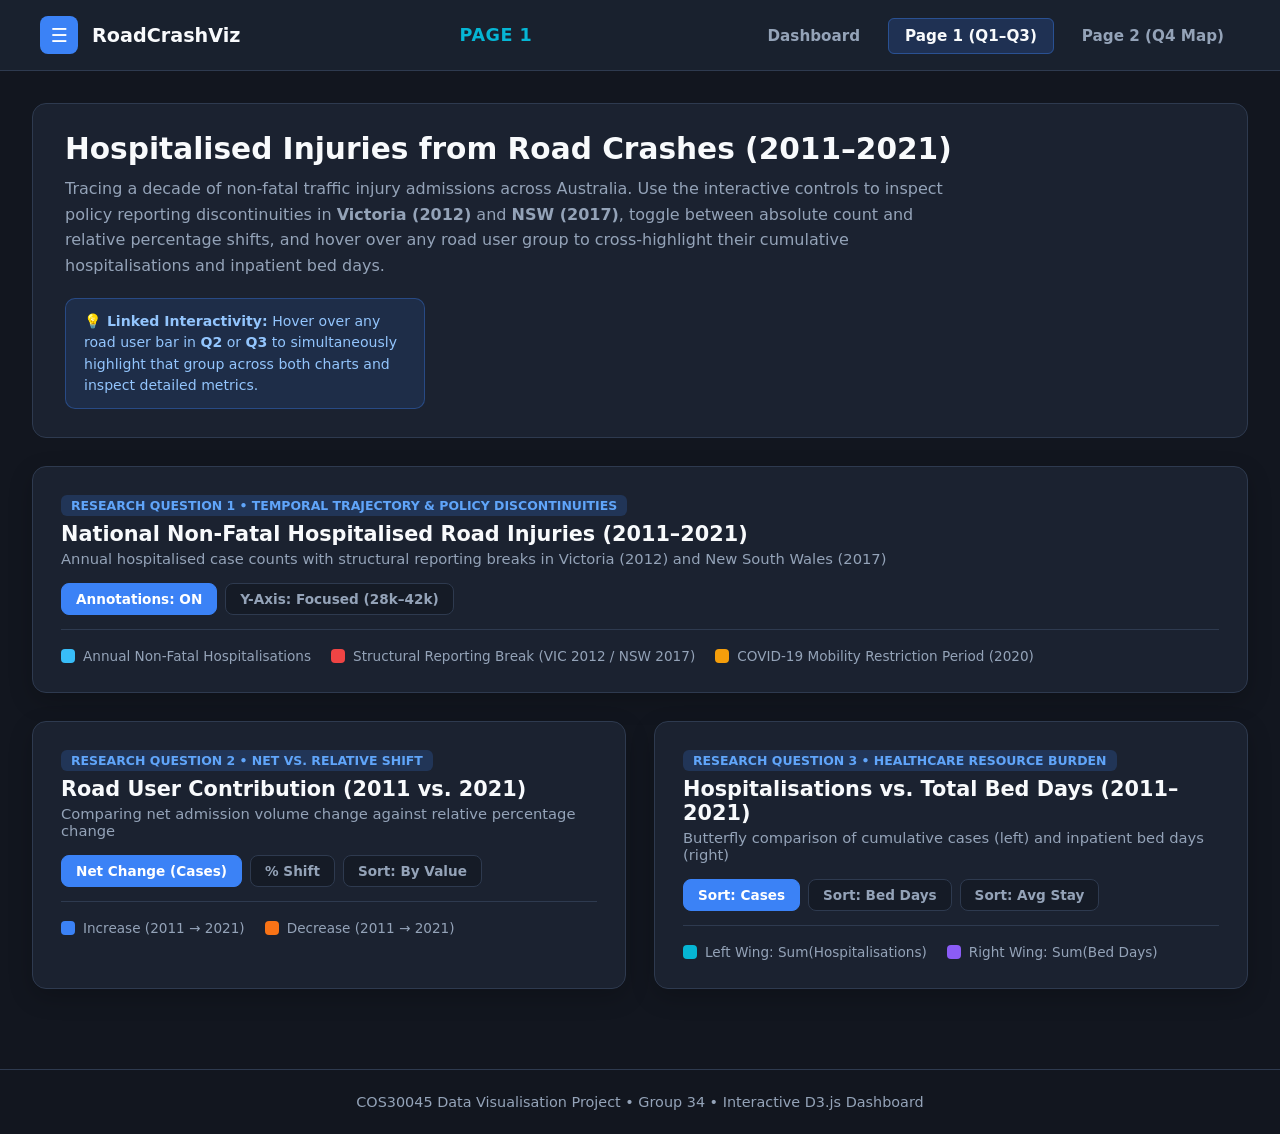
==== q1_2_3.html @ 1c0933d8 "Updated Version 2 refine index.html and create q1_2_3.html" ====
<!DOCTYPE html>
<html lang="en">
<head>
    <meta charset="UTF-8">
    <meta name="viewport" content="width=device-width, initial-scale=1.0">
    <title>Page 1 (Q1–Q3) | Road Crash Hospitalisations</title>
    <script src="https://d3js.org/d3.v7.min.js"></script>
    <style>
        :root {
            --bg-dark: #12161f;
            --bg-card: #1b2230;
            --bg-panel: #151b26;
            --accent-blue: #3b82f6;
            --accent-cyan: #06b6d4;
            --accent-orange: #f97316;
            --accent-red: #ef4444;
            --accent-purple: #8b5cf6;
            --text-main: #f8fafc;
            --text-muted: #94a3b8;
            --border-color: #2e3a4f;
        }

        * {
            margin: 0;
            padding: 0;
            box-sizing: border-box;
            font-family: 'Segoe UI', system-ui, -apple-system, sans-serif;
        }

        body {
            background-color: var(--bg-dark);
            color: var(--text-main);
            min-height: 100vh;
        }

        /* Top Navigation Bar (Wireframe Desktop - 3) */
        .navbar {
            display: flex;
            justify-content: space-between;
            align-items: center;
            background-color: rgba(27, 34, 48, 0.95);
            backdrop-filter: blur(10px);
            padding: 16px 40px;
            border-bottom: 1px solid var(--border-color);
            position: sticky;
            top: 0;
            z-index: 100;
        }

        .nav-left {
            display: flex;
            align-items: center;
            gap: 14px;
        }

        .menu-btn {
            background: var(--accent-blue);
            border: none;
            color: white;
            width: 38px;
            height: 38px;
            border-radius: 8px;
            display: flex;
            align-items: center;
            justify-content: center;
            cursor: pointer;
            font-size: 1.2rem;
            text-decoration: none;
        }

        .brand-title {
            font-size: 1.2rem;
            font-weight: 700;
            color: var(--text-main);
            text-decoration: none;
        }

        .page-indicator {
            font-size: 1.1rem;
            font-weight: 700;
            color: var(--accent-cyan);
            letter-spacing: 0.5px;
            text-transform: uppercase;
        }

        .nav-links {
            list-style: none;
            display: flex;
            gap: 12px;
        }

        .nav-links a {
            text-decoration: none;
            color: var(--text-muted);
            font-weight: 600;
            font-size: 0.95rem;
            padding: 8px 16px;
            border-radius: 6px;
            transition: all 0.2s ease;
        }

        .nav-links a:hover,
        .nav-links a.active {
            color: var(--text-main);
            background-color: rgba(59, 130, 246, 0.18);
            border: 1px solid rgba(59, 130, 246, 0.4);
        }

        /* Main Container */
        .container {
            max-width: 1400px;
            margin: 0 auto;
            padding: 32px;
        }

        /* Page Intro Header */
        .page-header {
            background-color: var(--bg-card);
            border: 1px solid var(--border-color);
            border-radius: 14px;
            padding: 28px 32px;
            margin-bottom: 28px;
            display: flex;
            justify-content: space-between;
            align-items: flex-start;
            flex-wrap: wrap;
            gap: 20px;
        }

        .page-header-text {
            max-width: 900px;
        }

        .page-header h1 {
            font-size: 1.85rem;
            margin-bottom: 10px;
            color: var(--text-main);
        }

        .page-header p {
            color: var(--text-muted);
            line-height: 1.6;
            font-size: 1rem;
        }

        .interaction-hint {
            background: rgba(59, 130, 246, 0.12);
            border: 1px solid rgba(59, 130, 246, 0.35);
            color: #93c5fd;
            padding: 12px 18px;
            border-radius: 10px;
            font-size: 0.88rem;
            line-height: 1.5;
            max-width: 360px;
        }

        /* Chart Card Styling */
        .chart-card {
            background-color: var(--bg-card);
            border: 1px solid var(--border-color);
            border-radius: 14px;
            padding: 28px;
            margin-bottom: 28px;
            box-shadow: 0 8px 24px rgba(0, 0, 0, 0.2);
        }

        .chart-header {
            display: flex;
            justify-content: space-between;
            align-items: flex-start;
            flex-wrap: wrap;
            gap: 16px;
            margin-bottom: 18px;
            padding-bottom: 14px;
            border-bottom: 1px solid var(--border-color);
        }

        .q-badge {
            display: inline-block;
            background: rgba(59, 130, 246, 0.2);
            color: #60a5fa;
            font-size: 0.78rem;
            font-weight: 700;
            padding: 3px 10px;
            border-radius: 6px;
            margin-bottom: 6px;
            text-transform: uppercase;
        }

        .chart-title {
            font-size: 1.3rem;
            font-weight: 700;
            color: var(--text-main);
            margin-bottom: 4px;
        }

        .chart-subtitle {
            font-size: 0.92rem;
            color: var(--text-muted);
        }

        /* Controls & Buttons */
        .controls-group {
            display: flex;
            gap: 8px;
            flex-wrap: wrap;
            align-items: center;
        }

        .ctrl-btn {
            background-color: var(--bg-panel);
            color: var(--text-muted);
            border: 1px solid var(--border-color);
            padding: 7px 14px;
            border-radius: 8px;
            font-size: 0.85rem;
            font-weight: 600;
            cursor: pointer;
            transition: all 0.2s ease;
        }

        .ctrl-btn:hover {
            color: var(--text-main);
            border-color: var(--accent-blue);
        }

        .ctrl-btn.active {
            background-color: var(--accent-blue);
            color: #ffffff;
            border-color: var(--accent-blue);
        }

        /* Split 2-Column Grid for Q2 & Q3 (Wireframe Desktop - 3) */
        .split-grid {
            display: grid;
            grid-template-columns: 1fr 1fr;
            gap: 28px;
        }

        @media (max-width: 1100px) {
            .split-grid {
                grid-template-columns: 1fr;
            }
        }

        .svg-container {
            width: 100%;
            position: relative;
        }

        svg {
            width: 100%;
            height: auto;
            display: block;
            overflow: visible;
        }

        /* Axis & Grid Styling */
        .axis text {
            fill: #cbd5e1;
            font-size: 12px;
        }

        .axis path,
        .axis line {
            stroke: #334155;
        }

        .grid line {
            stroke: #1e293b;
            stroke-dasharray: 3,3;
        }

        .grid path {
            stroke: none;
        }

        /* Floating Tooltip */
        .d3-tooltip {
            position: fixed;
            pointer-events: none;
            background: rgba(15, 23, 42, 0.96);
            border: 1px solid #475569;
            color: #f8fafc;
            padding: 14px 16px;
            border-radius: 10px;
            font-size: 0.88rem;
            line-height: 1.55;
            box-shadow: 0 10px 25px rgba(0, 0, 0, 0.45);
            z-index: 9999;
            opacity: 0;
            transition: opacity 0.15s ease;
            min-width: 220px;
        }

        .tt-title {
            font-weight: 700;
            font-size: 0.96rem;
            color: #38bdf8;
            margin-bottom: 6px;
            border-bottom: 1px solid #334155;
            padding-bottom: 4px;
        }

        .tt-row {
            display: flex;
            justify-content: space-between;
            gap: 16px;
        }

        .tt-val {
            font-weight: 700;
            color: #ffffff;
        }

        .tt-note {
            margin-top: 6px;
            padding-top: 6px;
            border-top: 1px dashed #334155;
            color: #fca5a5;
            font-size: 0.82rem;
        }

        /* Legend Pills */
        .legend-bar {
            display: flex;
            gap: 20px;
            flex-wrap: wrap;
            margin-top: 12px;
            font-size: 0.85rem;
            color: var(--text-muted);
        }

        .legend-item {
            display: flex;
            align-items: center;
            gap: 8px;
        }

        .legend-swatch {
            width: 14px;
            height: 14px;
            border-radius: 4px;
        }

        footer {
            text-align: center;
            padding: 24px;
            margin-top: 20px;
            border-top: 1px solid var(--border-color);
            color: var(--text-muted);
            font-size: 0.9rem;
        }
    </style>
</head>
<body>

    <!-- Top Navigation Bar -->
    <nav class="navbar">
        <div class="nav-left">
            <a href="index.html" class="menu-btn" title="Back to Dashboard">☰</a>
            <a href="index.html" class="brand-title">RoadCrashViz</a>
        </div>
        <div class="page-indicator">Page 1</div>
        <ul class="nav-links">
            <li><a href="index.html">Dashboard</a></li>
            <li><a href="q1_2_3.html" class="active">Page 1 (Q1–Q3)</a></li>
            <li><a href="q4_australia_map.html">Page 2 (Q4 Map)</a></li>
        </ul>
    </nav>

    <main class="container">
        <!-- Header matching Desktop - 3 Wireframe -->
        <header class="page-header">
            <div class="page-header-text">
                <h1>Hospitalised Injuries from Road Crashes (2011–2021)</h1>
                <p>
                    Tracing a decade of non-fatal traffic injury admissions across Australia. Use the interactive controls to inspect policy reporting discontinuities in <strong>Victoria (2012)</strong> and <strong>NSW (2017)</strong>, toggle between absolute count and relative percentage shifts, and hover over any road user group to cross-highlight their cumulative hospitalisations and inpatient bed days.
                </p>
            </div>
            <div class="interaction-hint">
                <strong>💡 Linked Interactivity:</strong> Hover over any road user bar in <strong>Q2</strong> or <strong>Q3</strong> to simultaneously highlight that group across both charts and inspect detailed metrics.
            </div>
        </header>

        <!-- Q1: FULL WIDTH ANNOTATED TIME-SERIES LINE CHART -->
        <section class="chart-card" id="q1-section">
            <div class="chart-header">
                <div>
                    <span class="q-badge">Research Question 1 • Temporal Trajectory & Policy Discontinuities</span>
                    <h2 class="chart-title">National Non-Fatal Hospitalised Road Injuries (2011–2021)</h2>
                    <p class="chart-subtitle">Annual hospitalised case counts with structural reporting breaks in Victoria (2012) and New South Wales (2017)</p>
                </div>
                <div class="controls-group">
                    <button class="ctrl-btn active" id="btn-show-breaks">Annotations: ON</button>
                    <button class="ctrl-btn" id="btn-y-scale">Y-Axis: Focused (28k–42k)</button>
                </div>
            </div>
            <div id="q1-chart" class="svg-container"></div>
            <div class="legend-bar">
                <div class="legend-item"><span class="legend-swatch" style="background:#38bdf8;"></span> Annual Non-Fatal Hospitalisations</div>
                <div class="legend-item"><span class="legend-swatch" style="background:#ef4444;"></span> Structural Reporting Break (VIC 2012 / NSW 2017)</div>
                <div class="legend-item"><span class="legend-swatch" style="background:#f59e0b;"></span> COVID-19 Mobility Restriction Period (2020)</div>
            </div>
        </section>

        <!-- SPLIT 2-COLUMN LAYOUT FOR Q2 & Q3 -->
        <section class="split-grid">
            
            <!-- Q2: DIVERGING BAR CHART -->
            <div class="chart-card" id="q2-section">
                <div class="chart-header">
                    <div>
                        <span class="q-badge">Research Question 2 • Net vs. Relative Shift</span>
                        <h2 class="chart-title">Road User Contribution (2011 vs. 2021)</h2>
                        <p class="chart-subtitle">Comparing net admission volume change against relative percentage change</p>
                    </div>
                    <div class="controls-group">
                        <button class="ctrl-btn active" id="btn-q2-abs">Net Change (Cases)</button>
                        <button class="ctrl-btn" id="btn-q2-pct">% Shift</button>
                        <button class="ctrl-btn" id="btn-q2-sort">Sort: By Value</button>
                    </div>
                </div>
                <div id="q2-chart" class="svg-container"></div>
                <div class="legend-bar">
                    <div class="legend-item"><span class="legend-swatch" style="background:#3b82f6;"></span> Increase (2011 → 2021)</div>
                    <div class="legend-item"><span class="legend-swatch" style="background:#f97316;"></span> Decrease (2011 → 2021)</div>
                </div>
            </div>

            <!-- Q3: BUTTERFLY CHART -->
            <div class="chart-card" id="q3-section">
                <div class="chart-header">
                    <div>
                        <span class="q-badge">Research Question 3 • Healthcare Resource Burden</span>
                        <h2 class="chart-title">Hospitalisations vs. Total Bed Days (2011–2021)</h2>
                        <p class="chart-subtitle">Butterfly comparison of cumulative cases (left) and inpatient bed days (right)</p>
                    </div>
                    <div class="controls-group">
                        <button class="ctrl-btn active" id="btn-q3-cases">Sort: Cases</button>
                        <button class="ctrl-btn" id="btn-q3-beds">Sort: Bed Days</button>
                        <button class="ctrl-btn" id="btn-q3-avg">Sort: Avg Stay</button>
                    </div>
                </div>
                <div id="q3-chart" class="svg-container"></div>
                <div class="legend-bar">
                    <div class="legend-item"><span class="legend-swatch" style="background:#06b6d4;"></span> Left Wing: Sum(Hospitalisations)</div>
                    <div class="legend-item"><span class="legend-swatch" style="background:#8b5cf6;"></span> Right Wing: Sum(Bed Days)</div>
                </div>
            </div>

        </section>
    </main>

    <!-- Shared Floating Tooltip -->
    <div id="tooltip" class="d3-tooltip"></div>

    <footer>
        COS30045 Data Visualisation Project • Group 34 • Interactive D3.js Dashboard
    </footer>

    <script>
        const tooltip = d3.select("#tooltip");
        const fmtInt = d3.format(",.0f");
        const fmtDec = d3.format(",.2f");
        const fmtSignedInt = d3.format("+,.0f");
        const fmtSignedPct = d3.format("+.1f");

        function moveTooltip(event) {
            const pad = 16;
            let x = event.clientX + pad;
            let y = event.clientY + pad;
            const rect = tooltip.node().getBoundingClientRect();
            if (x + rect.width > window.innerWidth - 12) x = event.clientX - rect.width - pad;
            if (y + rect.height > window.innerHeight - 12) y = event.clientY - rect.height - pad;
            tooltip.style("left", x + "px").style("top", y + "px");
        }

        // Cross-chart Road User Highlighting (Links Q2 and Q3!)
        function highlightRoadUser(userName, active) {
            if (!userName) return;
            d3.selectAll(".road-user-row")
                .transition().duration(150)
                .style("opacity", function(d) {
                    if (!active) return 1;
                    return d.user === userName ? 1 : 0.25;
                });

            d3.selectAll(".road-user-label")
                .style("font-weight", function(d) {
                    if (!active) return "500";
                    return d.user === userName ? "800" : "400";
                })
                .style("fill", function(d) {
                    if (!active) return "#cbd5e1";
                    return d.user === userName ? "#38bdf8" : "#64748b";
                });
        }

        // =========================================================================
        // Q1: ANNOTATED TIME-SERIES LINE CHART (q1_national_trend.csv)
        // =========================================================================
        d3.csv("q1_national_trend.csv").then(raw => {
            const data = raw.map((d, i) => {
                const year = +d["Calendar year"];
                const cases = +d["Sum(Hospitalisations)"];
                const prev = i > 0 ? +raw[i - 1]["Sum(Hospitalisations)"] : null;
                const yoyDiff = prev !== null ? cases - prev : null;
                const yoyPct = prev ? ((cases - prev) / prev) * 100 : null;
                return { year, cases, yoyDiff, yoyPct };
            }).filter(d => !isNaN(d.year) && !isNaN(d.cases));

            const margin = { top: 45, right: 45, bottom: 45, left: 70 };
            const width = 1150 - margin.left - margin.right;
            const height = 360 - margin.top - margin.bottom;

            const svg = d3.select("#q1-chart")
                .append("svg")
                .attr("viewBox", `0 0 ${width + margin.left + margin.right} ${height + margin.top + margin.bottom}`)
                .append("g")
                .attr("transform", `translate(${margin.left},${margin.top})`);

            let focusedY = true;
            let showBreaks = true;

            const x = d3.scaleLinear()
                .domain(d3.extent(data, d => d.year))
                .range([0, width]);

            const y = d3.scaleLinear()
                .domain([28000, d3.max(data, d => d.cases) + 2500])
                .range([height, 0]);

            const xAxisGroup = svg.append("g")
                .attr("class", "axis")
                .attr("transform", `translate(0,${height})`)
                .call(d3.axisBottom(x).ticks(data.length).tickFormat(d3.format("d")));

            const yGridGroup = svg.append("g")
                .attr("class", "grid")
                .call(d3.axisLeft(y).tickSize(-width).tickFormat(""));

            const yAxisGroup = svg.append("g")
                .attr("class", "axis")
                .call(d3.axisLeft(y).ticks(6).tickFormat(d => fmtInt(d)));

            // Y-Axis Label
            svg.append("text")
                .attr("transform", "rotate(-90)")
                .attr("y", -54)
                .attr("x", -height / 2)
                .attr("text-anchor", "middle")
                .attr("fill", "#94a3b8")
                .attr("font-size", "12px")
                .text("Non-Fatal Hospitalised Cases");

            // Gradient Area under Line
            const defs = svg.append("defs");
            const grad = defs.append("linearGradient")
                .attr("id", "q1-area-grad")
                .attr("x1", "0%").attr("y1", "0%")
                .attr("x2", "0%").attr("y2", "100%");
            grad.append("stop").attr("offset", "0%").attr("stop-color", "#38bdf8").attr("stop-opacity", 0.32);
            grad.append("stop").attr("offset", "100%").attr("stop-color", "#38bdf8").attr("stop-opacity", 0.0);

            const areaGen = d3.area()
                .x(d => x(d.year))
                .y0(height)
                .y1(d => y(d.cases))
                .curve(d3.curveMonotoneX);

            const lineGen = d3.line()
                .x(d => x(d.year))
                .y(d => y(d.cases))
                .curve(d3.curveMonotoneX);

            const areaPath = svg.append("path")
                .datum(data)
                .attr("fill", "url(#q1-area-grad)")
                .attr("d", areaGen);

            const linePath = svg.append("path")
                .datum(data)
                .attr("fill", "none")
                .attr("stroke", "#38bdf8")
                .attr("stroke-width", 3.5)
                .attr("d", lineGen);

            // Annotations Group (Victoria 2012, NSW 2017, COVID 2020)
            const annotGroup = svg.append("g").attr("class", "annotations-layer");

            const breaks = [
                {
                    year: 2012,
                    label: "2012: Victoria Reporting Break",
                    sub: "VIC hospital admission policy changed (excluded ED-only stays)",
                    color: "#ef4444",
                    yOffset: 16
                },
                {
                    year: 2017,
                    label: "2017: NSW Reporting Break",
                    sub: "NSW methodology transition affected national comparability",
                    color: "#ef4444",
                    yOffset: 16
                },
                {
                    year: 2020,
                    label: "2020: COVID-19 Lockdowns",
                    sub: "Temporary dip during travel restrictions",
                    color: "#f59e0b",
                    yOffset: 48
                }
            ];

            function renderAnnotations() {
                annotGroup.selectAll("*").remove();
                if (!showBreaks) return;

                breaks.forEach(b => {
                    const bx = x(b.year);
                    annotGroup.append("line")
                        .attr("x1", bx).attr("x2", bx)
                        .attr("y1", 0).attr("y2", height)
                        .attr("stroke", b.color)
                        .attr("stroke-width", 2)
                        .attr("stroke-dasharray", "6,5");

                    const pill = annotGroup.append("g")
                        .attr("transform", `translate(${bx + 8}, ${b.yOffset})`);

                    pill.append("rect")
                        .attr("x", -4).attr("y", -14)
                        .attr("width", 215).attr("height", 36)
                        .attr("rx", 6)
                        .attr("fill", "rgba(15, 23, 42, 0.88)")
                        .attr("stroke", b.color)
                        .attr("stroke-width", 1);

                    pill.append("text")
                        .attr("fill", b.color)
                        .attr("font-size", "11.5px")
                        .attr("font-weight", "700")
                        .text(b.label);

                    pill.append("text")
                        .attr("y", 14)
                        .attr("fill", "#cbd5e1")
                        .attr("font-size", "10px")
                        .text(b.sub.slice(0, 36) + "...");
                });
            }
            renderAnnotations();

            // Hover Guideline
            const hoverLine = svg.append("line")
                .attr("stroke", "#94a3b8")
                .attr("stroke-width", 1.5)
                .attr("stroke-dasharray", "3,3")
                .attr("y1", 0).attr("y2", height)
                .style("opacity", 0);

            // Data Circles
            const dots = svg.selectAll(".q1-dot")
                .data(data)
                .enter()
                .append("circle")
                .attr("class", "q1-dot")
                .attr("cx", d => x(d.year))
                .attr("cy", d => y(d.cases))
                .attr("r", d => (d.year === 2012 || d.year === 2017) ? 7 : 5.5)
                .attr("fill", d => (d.year === 2012 || d.year === 2017) ? "#ef4444" : (d.year === 2020 ? "#f59e0b" : "#38bdf8"))
                .attr("stroke", "#0f172a")
                .attr("stroke-width", 2)
                .style("cursor", "pointer")
                .on("mouseenter", function(event, d) {
                    d3.select(this).transition().duration(120).attr("r", 9.5);
                    hoverLine.attr("x1", x(d.year)).attr("x2", x(d.year)).style("opacity", 1);

                    let breakNote = "";
                    if (d.year === 2012) breakNote = `<div class="tt-note">⚠️ <strong>Victoria Break (2012):</strong> Admission criteria changed in Victoria, creating a structural break in national series.</div>`;
                    if (d.year === 2017) breakNote = `<div class="tt-note">⚠️ <strong>NSW Break (2017):</strong> Reporting transition in New South Wales; avoid direct unadjusted comparison prior to 2017.</div>`;
                    if (d.year === 2020) breakNote = `<div class="tt-note" style="color:#fcd34d;">ℹ️ <strong>2020 Context:</strong> Mobility restrictions coincided with reduced traffic volume.</div>`;

                    const yoyHtml = d.yoyDiff !== null
                        ? `<div class="tt-row"><span>YoY Change:</span><span class="tt-val" style="color:${d.yoyDiff >= 0 ? '#60a5fa' : '#fb923c'}">${fmtSignedInt(d.yoyDiff)} (${fmtSignedPct(d.yoyPct)}%)</span></div>`
                        : `<div class="tt-row"><span>Baseline Year:</span><span class="tt-val">Start of Series</span></div>`;

                    tooltip.style("opacity", 1).html(`
                        <div class="tt-title">Calendar Year ${d.year}</div>
                        <div class="tt-row"><span>Hospitalisations:</span><span class="tt-val">${fmtInt(d.cases)} cases</span></div>
                        ${yoyHtml}
                        ${breakNote}
                    `);
                    moveTooltip(event);
                })
                .on("mousemove", moveTooltip)
                .on("mouseleave", function(event, d) {
                    d3.select(this).transition().duration(120).attr("r", (d.year === 2012 || d.year === 2017) ? 7 : 5.5);
                    hoverLine.style("opacity", 0);
                    tooltip.style("opacity", 0);
                });

            // Direct Value Labels above key points
            const valueLabels = svg.selectAll(".q1-val-label")
                .data(data)
                .enter()
                .append("text")
                .attr("class", "q1-val-label")
                .attr("x", d => x(d.year))
                .attr("y", d => y(d.cases) - 12)
                .attr("text-anchor", "middle")
                .attr("fill", "#e2e8f0")
                .attr("font-size", "11px")
                .attr("font-weight", "600")
                .text(d => fmtInt(d.cases));

            // Button Controls for Q1
            d3.select("#btn-show-breaks").on("click", function() {
                showBreaks = !showBreaks;
                d3.select(this)
                    .classed("active", showBreaks)
                    .text(showBreaks ? "Annotations: ON" : "Annotations: OFF");
                renderAnnotations();
            });

            d3.select("#btn-y-scale").on("click", function() {
                focusedY = !focusedY;
                d3.select(this)
                    .classed("active", !focusedY)
                    .text(focusedY ? "Y-Axis: Focused (28k–42k)" : "Y-Axis: Zero Baseline (0–42k)");

                y.domain([focusedY ? 28000 : 0, d3.max(data, d => d.cases) + 2500]);
                yAxisGroup.transition().duration(600).call(d3.axisLeft(y).ticks(6).tickFormat(d => fmtInt(d)));
                yGridGroup.transition().duration(600).call(d3.axisLeft(y).tickSize(-width).tickFormat(""));
                linePath.transition().duration(600).attr("d", lineGen);
                areaPath.transition().duration(600).attr("d", areaGen);
                dots.transition().duration(600).attr("cy", d => y(d.cases));
                valueLabels.transition().duration(600).attr("y", d => y(d.cases) - 12);
            });
        });

        // =========================================================================
        // Q2: DIVERGING BAR CHART (q2_road_user_change.csv)
        // =========================================================================
        d3.csv("q2_road_user_change.csv").then(raw => {
            const cols = raw.columns || Object.keys(raw[0] || {});
            const col2011 = cols.find(c => c.includes("2011")) || "2011+Sum(Hospitalisations)";
            const col2021 = cols.find(c => c.includes("2021")) || "2021+Sum(Hospitalisations)";
            const colNet = cols.find(c => c.toLowerCase().includes("net")) || "Net_Change";
            const colPct = cols.find(c => c.toLowerCase().includes("shift") || c.includes("%") || c.toLowerCase().includes("pct"));

            let data = raw.filter(d => d["Road user"] && d["Road user"].trim() !== "").map(d => {
                const user = d["Road user"].trim();
                const y2011 = +d[col2011] || 0;
                const y2021 = +d[col2021] || 0;
                const netChange = d[colNet] !== undefined ? +d[colNet] : (y2021 - y2011);
                const pctShift = (colPct && d[colPct] !== undefined && !isNaN(+d[colPct]))
                    ? +d[colPct]
                    : (y2011 > 0 ? ((y2021 - y2011) / y2011) * 100 : 0);
                return { user, y2011, y2021, netChange, pctShift };
            });

            let mode = "abs"; // 'abs' or 'pct'
            let sortByVal = true;

            const margin = { top: 25, right: 65, bottom: 45, left: 175 };
            const width = 620 - margin.left - margin.right;
            const height = 430 - margin.top - margin.bottom;

            const svg = d3.select("#q2-chart")
                .append("svg")
                .attr("viewBox", `0 0 ${width + margin.left + margin.right} ${height + margin.top + margin.bottom}`)
                .append("g")
                .attr("transform", `translate(${margin.left},${margin.top})`);

            const x = d3.scaleLinear().range([0, width]);
            const y = d3.scaleBand().range([0, height]).padding(0.24);

            const xGrid = svg.append("g").attr("class", "grid").attr("transform", `translate(0,${height})`);
            const xAxis = svg.append("g").attr("class", "axis").attr("transform", `translate(0,${height})`);
            const yAxis = svg.append("g").attr("class", "axis");

            const zeroLine = svg.append("line")
                .attr("y1", 0).attr("y2", height)
                .attr("stroke", "#94a3b8")
                .attr("stroke-width", 1.5);

            const barsGroup = svg.append("g");
            const labelsGroup = svg.append("g");

            function updateQ2() {
                const metric = d => mode === "abs" ? d.netChange : d.pctShift;

                if (sortByVal) {
                    data.sort((a, b) => d3.descending(metric(a), metric(b)));
                } else {
                    data.sort((a, b) => d3.ascending(a.user, b.user));
                }

                const minVal = d3.min(data, metric);
                const maxVal = d3.max(data, metric);
                const pad = (maxVal - minVal) * 0.15;

                x.domain([Math.min(0, minVal - pad), Math.max(0, maxVal + pad)]);
                y.domain(data.map(d => d.user));

                xGrid.transition().duration(500)
                    .call(d3.axisBottom(x).ticks(6).tickSize(-height).tickFormat(""));

                xAxis.transition().duration(500)
                    .call(d3.axisBottom(x).ticks(6).tickFormat(d => mode === "abs" ? fmtInt(d) : `${d}%`));

                yAxis.transition().duration(500).call(d3.axisLeft(y));
                yAxis.selectAll(".tick text")
                    .attr("class", "road-user-label")
                    .datum(function(userStr) { return { user: userStr }; });

                zeroLine.transition().duration(500)
                    .attr("x1", x(0)).attr("x2", x(0));

                // Bind Bars
                const bars = barsGroup.selectAll(".q2-bar")
                    .data(data, d => d.user);

                bars.enter()
                    .append("rect")
                    .attr("class", "q2-bar road-user-row")
                    .attr("y", d => y(d.user))
                    .attr("height", y.bandwidth())
                    .attr("x", x(0))
                    .attr("width", 0)
                    .attr("rx", 3)
                    .style("cursor", "pointer")
                    .on("mouseenter", function(event, d) {
                        highlightRoadUser(d.user, true);
                        tooltip.style("opacity", 1).html(`
                            <div class="tt-title">${d.user}</div>
                            <div class="tt-row"><span>2011 Cases:</span><span class="tt-val">${fmtInt(d.y2011)}</span></div>
                            <div class="tt-row"><span>2021 Cases:</span><span class="tt-val">${fmtInt(d.y2021)}</span></div>
                            <div class="tt-row"><span>Net Change:</span><span class="tt-val" style="color:${d.netChange >= 0 ? '#60a5fa' : '#fb923c'}">${fmtSignedInt(d.netChange)} cases</span></div>
                            <div class="tt-row"><span>Relative Shift:</span><span class="tt-val" style="color:${d.pctShift >= 0 ? '#60a5fa' : '#fb923c'}">${fmtSignedPct(d.pctShift)}%</span></div>
                        `);
                        moveTooltip(event);
                    })
                    .on("mousemove", moveTooltip)
                    .on("mouseleave", function() {
                        highlightRoadUser(null, false);
                        tooltip.style("opacity", 0);
                    })
                    .merge(bars)
                    .transition().duration(500)
                    .attr("y", d => y(d.user))
                    .attr("height", y.bandwidth())
                    .attr("x", d => Math.min(x(0), x(metric(d))))
                    .attr("width", d => Math.max(2, Math.abs(x(metric(d)) - x(0))))
                    .attr("fill", d => metric(d) >= 0 ? "#3b82f6" : "#f97316");

                bars.exit().remove();

                // Bind Value Labels
                const labels = labelsGroup.selectAll(".q2-label")
                    .data(data, d => d.user);

                labels.enter()
                    .append("text")
                    .attr("class", "q2-label road-user-row")
                    .attr("font-size", "11px")
                    .attr("font-weight", "600")
                    .attr("fill", "#e2e8f0")
                    .merge(labels)
                    .transition().duration(500)
                    .attr("y", d => y(d.user) + y.bandwidth() / 2 + 4)
                    .attr("x", d => metric(d) >= 0 ? x(metric(d)) + 6 : x(metric(d)) - 6)
                    .attr("text-anchor", d => metric(d) >= 0 ? "start" : "end")
                    .text(d => mode === "abs" ? fmtSignedInt(d.netChange) : `${fmtSignedPct(d.pctShift)}%`);

                labels.exit().remove();
            }

            updateQ2();

            // Controls for Q2
            d3.select("#btn-q2-abs").on("click", function() {
                mode = "abs";
                d3.select("#btn-q2-abs").classed("active", true);
                d3.select("#btn-q2-pct").classed("active", false);
                updateQ2();
            });

            d3.select("#btn-q2-pct").on("click", function() {
                mode = "pct";
                d3.select("#btn-q2-pct").classed("active", true);
                d3.select("#btn-q2-abs").classed("active", false);
                updateQ2();
            });

            d3.select("#btn-q2-sort").on("click", function() {
                sortByVal = !sortByVal;
                d3.select(this).text(sortByVal ? "Sort: By Value" : "Sort: A–Z");
                updateQ2();
            });
        });

        // =========================================================================
        // Q3: BUTTERFLY CHART (q3_healthcare_burden.csv)
        // =========================================================================
        d3.csv("q3_healthcare_burden.csv").then(raw => {
            let data = raw.filter(d => d["Road user"] && d["Road user"].trim() !== "").map(d => ({
                user: d["Road user"].trim(),
                cases: +d["Sum(Hospitalisations)"] || 0,
                beds: +d["Sum(Bed days)"] || 0,
                avgStay: +d["Avg_Bed_Days_Per_Case"] || 0
            }));

            let sortMode = "cases"; // 'cases', 'beds', 'avg'

            const margin = { top: 30, right: 55, bottom: 45, left: 55 };
            const totalW = 620;
            const totalH = 430;
            const width = totalW - margin.left - margin.right;
            const height = totalH - margin.top - margin.bottom;

            const centerGap = 150; // Center corridor for Road User labels
            const wingW = (width - centerGap) / 2;
            const leftWingEnd = wingW;
            const rightWingStart = wingW + centerGap;

            const svg = d3.select("#q3-chart")
                .append("svg")
                .attr("viewBox", `0 0 ${totalW} ${totalH}`)
                .append("g")
                .attr("transform", `translate(${margin.left},${margin.top})`);

            // Independent Scales for Left (Cases) & Right (Bed Days)
            const xLeft = d3.scaleLinear()
                .domain([0, d3.max(data, d => d.cases) * 1.15])
                .range([leftWingEnd, 0]);

            const xRight = d3.scaleLinear()
                .domain([0, d3.max(data, d => d.beds) * 1.15])
                .range([rightWingStart, width]);

            const y = d3.scaleBand()
                .range([0, height])
                .padding(0.24);

            // Wing Headers
            svg.append("text")
                .attr("x", leftWingEnd / 2)
                .attr("y", -10)
                .attr("text-anchor", "middle")
                .attr("fill", "#06b6d4")
                .attr("font-size", "12px")
                .attr("font-weight", "700")
                .text("← Sum(Hospitalisations)");

            svg.append("text")
                .attr("x", wingW + centerGap / 2)
                .attr("y", -10)
                .attr("text-anchor", "middle")
                .attr("fill", "#94a3b8")
                .attr("font-size", "11.5px")
                .attr("font-weight", "700")
                .text("Road User");

            svg.append("text")
                .attr("x", rightWingStart + wingW / 2)
                .attr("y", -10)
                .attr("text-anchor", "middle")
                .attr("fill", "#a78bfa")
                .attr("font-size", "12px")
                .attr("font-weight", "700")
                .text("Sum(Bed Days) →");

            // Bottom Axes
            svg.append("g")
                .attr("class", "axis")
                .attr("transform", `translate(0,${height})`)
                .call(d3.axisBottom(xLeft).ticks(3).tickFormat(d3.format("~s")));

            svg.append("g")
                .attr("class", "axis")
                .attr("transform", `translate(0,${height})`)
                .call(d3.axisBottom(xRight).ticks(3).tickFormat(d3.format("~s")));

            // Center Spine Lines
            svg.append("line")
                .attr("x1", leftWingEnd).attr("x2", leftWingEnd)
                .attr("y1", 0).attr("y2", height)
                .attr("stroke", "#475569");

            svg.append("line")
                .attr("x1", rightWingStart).attr("x2", rightWingStart)
                .attr("y1", 0).attr("y2", height)
                .attr("stroke", "#475569");

            const rowsGroup = svg.append("g");

            function updateQ3() {
                if (sortMode === "cases") data.sort((a, b) => d3.descending(a.cases, b.cases));
                if (sortMode === "beds") data.sort((a, b) => d3.descending(a.beds, b.beds));
                if (sortMode === "avg") data.sort((a, b) => d3.descending(a.avgStay, b.avgStay));

                y.domain(data.map(d => d.user));

                const rows = rowsGroup.selectAll(".butterfly-row")
                    .data(data, d => d.user);

                const rowsEnter = rows.enter()
                    .append("g")
                    .attr("class", "butterfly-row road-user-row")
                    .attr("transform", d => `translate(0,${y(d.user)})`)
                    .style("cursor", "pointer")
                    .on("mouseenter", function(event, d) {
                        highlightRoadUser(d.user, true);
                        tooltip.style("opacity", 1).html(`
                            <div class="tt-title">${d.user} (2011–2021 Total)</div>
                            <div class="tt-row"><span>Total Hospitalisations:</span><span class="tt-val" style="color:#22d3ee">${fmtInt(d.cases)} cases</span></div>
                            <div class="tt-row"><span>Total Bed Days:</span><span class="tt-val" style="color:#c4b5fd">${fmtInt(d.beds)} days</span></div>
                            <div class="tt-row"><span>Avg Stay / Case:</span><span class="tt-val">${fmtDec(d.avgStay)} days</span></div>
                        `);
                        moveTooltip(event);
                    })
                    .on("mousemove", moveTooltip)
                    .on("mouseleave", function() {
                        highlightRoadUser(null, false);
                        tooltip.style("opacity", 0);
                    });

                // Left Bar: Hospitalisations
                rowsEnter.append("rect")
                    .attr("class", "bar-left")
                    .attr("x", leftWingEnd)
                    .attr("width", 0)
                    .attr("height", y.bandwidth())
                    .attr("fill", "#06b6d4")
                    .attr("rx", 3);

                // Right Bar: Bed Days
                rowsEnter.append("rect")
                    .attr("class", "bar-right")
                    .attr("x", rightWingStart)
                    .attr("width", 0)
                    .attr("height", y.bandwidth())
                    .attr("fill", "#8b5cf6")
                    .attr("rx", 3);

                // Center Road User Label
                rowsEnter.append("text")
                    .attr("class", "road-user-label")
                    .attr("x", wingW + centerGap / 2)
                    .attr("y", y.bandwidth() / 2 + 4)
                    .attr("text-anchor", "middle")
                    .attr("fill", "#cbd5e1")
                    .attr("font-size", "10.5px")
                    .text(d => d.user.length > 22 ? d.user.slice(0, 20) + "…" : d.user);

                // Left Value Text
                rowsEnter.append("text")
                    .attr("class", "val-left")
                    .attr("y", y.bandwidth() / 2 + 4)
                    .attr("text-anchor", "end")
                    .attr("fill", "#bae6fd")
                    .attr("font-size", "10px")
                    .attr("font-weight", "600");

                // Right Value Text
                rowsEnter.append("text")
                    .attr("class", "val-right")
                    .attr("y", y.bandwidth() / 2 + 4)
                    .attr("text-anchor", "start")
                    .attr("fill", "#ddd6fe")
                    .attr("font-size", "10px")
                    .attr("font-weight", "600");

                // Merge & Transition
                const rowsUpdate = rowsEnter.merge(rows);

                rowsUpdate.transition().duration(500)
                    .attr("transform", d => `translate(0,${y(d.user)})`);

                rowsUpdate.select(".bar-left").transition().duration(500)
                    .attr("x", d => xLeft(d.cases))
                    .attr("width", d => Math.max(2, leftWingEnd - xLeft(d.cases)))
                    .attr("height", y.bandwidth());

                rowsUpdate.select(".bar-right").transition().duration(500)
                    .attr("x", rightWingStart)
                    .attr("width", d => Math.max(2, xRight(d.beds) - rightWingStart))
                    .attr("height", y.bandwidth());

                rowsUpdate.select(".val-left").transition().duration(500)
                    .attr("x", d => xLeft(d.cases) - 5)
                    .text(d => d3.format(".2s")(d.cases));

                rowsUpdate.select(".val-right").transition().duration(500)
                    .attr("x", d => xRight(d.beds) + 5)
                    .text(d => d3.format(".2s")(d.beds));
            }

            updateQ3();

            // Sorting Buttons for Q3
            d3.select("#btn-q3-cases").on("click", function() {
                sortMode = "cases";
                d3.selectAll("#q3-section .ctrl-btn").classed("active", false);
                d3.select(this).classed("active", true);
                updateQ3();
            });

            d3.select("#btn-q3-beds").on("click", function() {
                sortMode = "beds";
                d3.selectAll("#q3-section .ctrl-btn").classed("active", false);
                d3.select(this).classed("active", true);
                updateQ3();
            });

            d3.select("#btn-q3-avg").on("click", function() {
                sortMode = "avg";
                d3.selectAll("#q3-section .ctrl-btn").classed("active", false);
                d3.select(this).classed("active", true);
                updateQ3();
            });
        });
    </script>
</body>
</html>
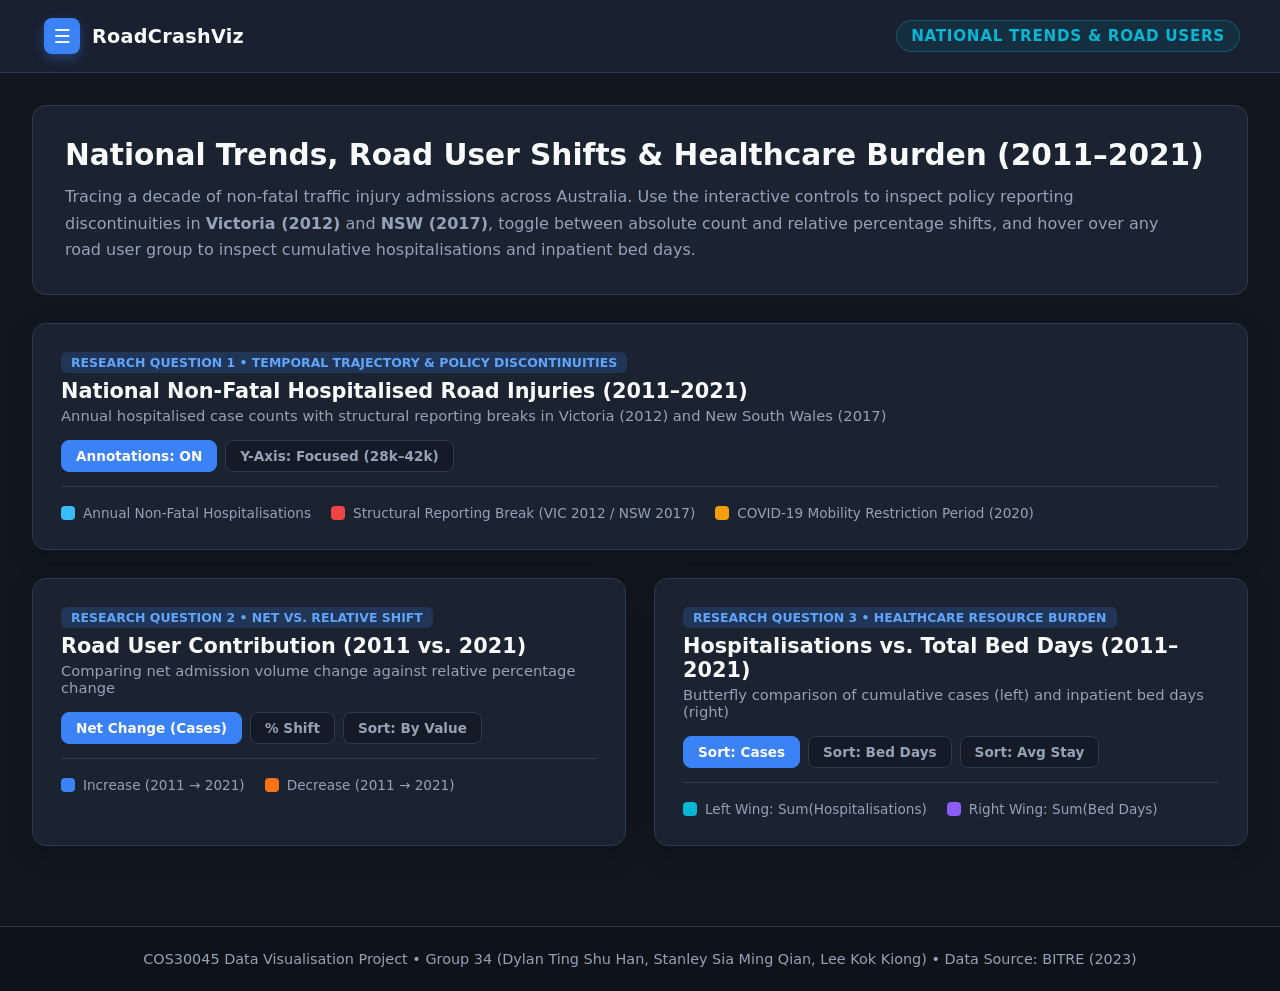
==== commit 17433eac: "Updated Version 3 refine index.html and q1_2_3.html" ====
--- a/q1_2_3.html
+++ b/q1_2_3.html
@@ -3,7 +3,7 @@
 <head>
     <meta charset="UTF-8">
     <meta name="viewport" content="width=device-width, initial-scale=1.0">
-    <title>Page 1 (Q1–Q3) | Road Crash Hospitalisations</title>
+    <title>National Trends & Road Users | Road Crash Hospitalisations</title>
     <script src="https://d3js.org/d3.v7.min.js"></script>
     <style>
         :root {
@@ -31,127 +31,183 @@
             background-color: var(--bg-dark);
             color: var(--text-main);
             min-height: 100vh;
-        }
-
-        /* Top Navigation Bar (Wireframe Desktop - 3) */
+            display: flex;
+            flex-direction: column;
+        }
+
+        /* Responsive Top Navigation Bar (Adapts to Any Browser Width) */
         .navbar {
             display: flex;
             justify-content: space-between;
             align-items: center;
-            background-color: rgba(27, 34, 48, 0.95);
+            flex-wrap: wrap;
+            gap: 12px 20px;
+            background-color: rgba(27, 34, 48, 0.96);
             backdrop-filter: blur(10px);
-            padding: 16px 40px;
+            padding: 14px clamp(16px, 4vw, 40px);
             border-bottom: 1px solid var(--border-color);
             position: sticky;
             top: 0;
-            z-index: 100;
+            z-index: 200;
         }
 
         .nav-left {
+            position: relative;
             display: flex;
             align-items: center;
-            gap: 14px;
-        }
-
-        .menu-btn {
+            flex-shrink: 0;
+        }
+
+        .menu-toggle {
+            display: flex;
+            align-items: center;
+            gap: 12px;
+            background: transparent;
+            border: none;
+            color: var(--text-main);
+            cursor: pointer;
+            padding: 4px 10px 4px 4px;
+            border-radius: 10px;
+            transition: background 0.2s ease;
+            white-space: nowrap;
+        }
+
+        .menu-toggle:hover {
+            background: rgba(255, 255, 255, 0.06);
+        }
+
+        .menu-icon {
             background: var(--accent-blue);
-            border: none;
             color: white;
-            width: 38px;
-            height: 38px;
+            width: 36px;
+            height: 36px;
             border-radius: 8px;
             display: flex;
             align-items: center;
             justify-content: center;
-            cursor: pointer;
             font-size: 1.2rem;
+            font-weight: bold;
+            flex-shrink: 0;
+            box-shadow: 0 4px 12px rgba(59, 130, 246, 0.35);
+            transition: background 0.2s ease;
+        }
+
+        .menu-toggle:hover .menu-icon {
+            background: #2563eb;
+        }
+
+        .brand-title {
+            font-size: clamp(1.05rem, 2vw, 1.2rem);
+            font-weight: 700;
+            letter-spacing: 0.3px;
+            color: var(--text-main);
+        }
+
+        .page-indicator {
+            font-size: clamp(0.8rem, 1.4vw, 0.95rem);
+            font-weight: 700;
+            color: var(--accent-cyan);
+            letter-spacing: 0.7px;
+            text-transform: uppercase;
+            background: rgba(6, 182, 212, 0.1);
+            border: 1px solid rgba(6, 182, 212, 0.28);
+            padding: 6px 14px;
+            border-radius: 999px;
+            white-space: nowrap;
+        }
+
+        /* Left-Top Dropdown Navigation Menu */
+        .dropdown-menu {
+            position: absolute;
+            top: calc(100% + 12px);
+            left: 0;
+            width: min(320px, calc(100vw - 32px));
+            background-color: #1b2230;
+            border: 1px solid var(--border-color);
+            border-radius: 12px;
+            box-shadow: 0 16px 36px rgba(0, 0, 0, 0.55);
+            padding: 10px;
+            display: none;
+            flex-direction: column;
+            gap: 6px;
+            z-index: 300;
+        }
+
+        .dropdown-menu.open {
+            display: flex;
+        }
+
+        .dropdown-header {
+            font-size: 0.75rem;
+            text-transform: uppercase;
+            letter-spacing: 0.8px;
+            color: var(--text-muted);
+            padding: 8px 12px 4px;
+            font-weight: 700;
+        }
+
+        .dropdown-link {
+            display: flex;
+            flex-direction: column;
             text-decoration: none;
-        }
-
-        .brand-title {
-            font-size: 1.2rem;
+            padding: 10px 14px;
+            border-radius: 8px;
+            transition: all 0.2s ease;
+            border: 1px solid transparent;
+        }
+
+        .dropdown-link:hover {
+            background-color: rgba(59, 130, 246, 0.12);
+            border-color: rgba(59, 130, 246, 0.3);
+        }
+
+        .dropdown-link.active {
+            background-color: rgba(59, 130, 246, 0.2);
+            border-color: rgba(59, 130, 246, 0.5);
+        }
+
+        .dropdown-link-title {
+            font-size: 0.95rem;
             font-weight: 700;
             color: var(--text-main);
-            text-decoration: none;
-        }
-
-        .page-indicator {
-            font-size: 1.1rem;
-            font-weight: 700;
-            color: var(--accent-cyan);
-            letter-spacing: 0.5px;
-            text-transform: uppercase;
-        }
-
-        .nav-links {
-            list-style: none;
-            display: flex;
-            gap: 12px;
-        }
-
-        .nav-links a {
-            text-decoration: none;
+            margin-bottom: 2px;
+        }
+
+        .dropdown-link-sub {
+            font-size: 0.8rem;
             color: var(--text-muted);
-            font-weight: 600;
-            font-size: 0.95rem;
-            padding: 8px 16px;
-            border-radius: 6px;
-            transition: all 0.2s ease;
-        }
-
-        .nav-links a:hover,
-        .nav-links a.active {
-            color: var(--text-main);
-            background-color: rgba(59, 130, 246, 0.18);
-            border: 1px solid rgba(59, 130, 246, 0.4);
         }
 
         /* Main Container */
         .container {
-            max-width: 1400px;
+            width: 100%;
+            max-width: 1420px;
             margin: 0 auto;
-            padding: 32px;
-        }
-
-        /* Page Intro Header */
+            padding: clamp(20px, 3vw, 32px) clamp(16px, 3vw, 32px);
+            flex: 1;
+        }
+
+        /* Page Intro Header (Clean Full-Width Narrative) */
         .page-header {
             background-color: var(--bg-card);
             border: 1px solid var(--border-color);
             border-radius: 14px;
-            padding: 28px 32px;
+            padding: clamp(22px, 3vw, 30px) clamp(20px, 3vw, 32px);
             margin-bottom: 28px;
-            display: flex;
-            justify-content: space-between;
-            align-items: flex-start;
-            flex-wrap: wrap;
-            gap: 20px;
-        }
-
-        .page-header-text {
-            max-width: 900px;
         }
 
         .page-header h1 {
-            font-size: 1.85rem;
+            font-size: clamp(1.45rem, 2.8vw, 1.85rem);
             margin-bottom: 10px;
             color: var(--text-main);
+            line-height: 1.3;
         }
 
         .page-header p {
             color: var(--text-muted);
-            line-height: 1.6;
+            line-height: 1.65;
             font-size: 1rem;
-        }
-
-        .interaction-hint {
-            background: rgba(59, 130, 246, 0.12);
-            border: 1px solid rgba(59, 130, 246, 0.35);
-            color: #93c5fd;
-            padding: 12px 18px;
-            border-radius: 10px;
-            font-size: 0.88rem;
-            line-height: 1.5;
-            max-width: 360px;
+            max-width: 1100px;
         }
 
         /* Chart Card Styling */
@@ -159,7 +215,7 @@
             background-color: var(--bg-card);
             border: 1px solid var(--border-color);
             border-radius: 14px;
-            padding: 28px;
+            padding: clamp(18px, 3vw, 28px);
             margin-bottom: 28px;
             box-shadow: 0 8px 24px rgba(0, 0, 0, 0.2);
         }
@@ -188,7 +244,7 @@
         }
 
         .chart-title {
-            font-size: 1.3rem;
+            font-size: clamp(1.1rem, 2vw, 1.3rem);
             font-weight: 700;
             color: var(--text-main);
             margin-bottom: 4px;
@@ -230,7 +286,7 @@
             border-color: var(--accent-blue);
         }
 
-        /* Split 2-Column Grid for Q2 & Q3 (Wireframe Desktop - 3) */
+        /* Split 2-Column Grid for Q2 & Q3 */
         .split-grid {
             display: grid;
             grid-template-columns: 1fr 1fr;
@@ -290,7 +346,7 @@
             z-index: 9999;
             opacity: 0;
             transition: opacity 0.15s ease;
-            min-width: 220px;
+            min-width: 230px;
         }
 
         .tt-title {
@@ -345,42 +401,57 @@
 
         footer {
             text-align: center;
-            padding: 24px;
+            padding: 24px 16px;
             margin-top: 20px;
             border-top: 1px solid var(--border-color);
             color: var(--text-muted);
             font-size: 0.9rem;
+            background-color: #0e121a;
         }
     </style>
 </head>
 <body>
 
-    <!-- Top Navigation Bar -->
+    <!-- Responsive Top Navigation Bar -->
     <nav class="navbar">
         <div class="nav-left">
-            <a href="index.html" class="menu-btn" title="Back to Dashboard">☰</a>
-            <a href="index.html" class="brand-title">RoadCrashViz</a>
+            <button class="menu-toggle" id="menuBtn" aria-label="Toggle Navigation Menu">
+                <span class="menu-icon">☰</span>
+                <span class="brand-title">RoadCrashViz</span>
+            </button>
+
+            <!-- Dropdown Menu for All Project Pages -->
+            <div class="dropdown-menu" id="dropdownMenu">
+                <div class="dropdown-header">Select Visualisation Topic</div>
+                <a href="index.html" class="dropdown-link">
+                    <span class="dropdown-link-title">Dashboard Overview</span>
+                    <span class="dropdown-link-sub">Project Scope, Motivation & Team</span>
+                </a>
+                <a href="Q1_2_3.html" class="dropdown-link active">
+                    <span class="dropdown-link-title">National Trends & Road Users</span>
+                    <span class="dropdown-link-sub">Q1 Trajectory, Q2 Net Shift & Q3 Bed Burden</span>
+                </a>
+                <a href="q4_australia_map.html" class="dropdown-link">
+                    <span class="dropdown-link-title">State & Territory Distribution</span>
+                    <span class="dropdown-link-sub">Q4 Jurisdictional Geographic Map (2021)</span>
+                </a>
+                <a href="q5_first_nations.html" class="dropdown-link">
+                    <span class="dropdown-link-title">First Nations Clinical Severity</span>
+                    <span class="dropdown-link-sub">Q5 Inpatient Stay Duration Distribution</span>
+                </a>
+            </div>
         </div>
-        <div class="page-indicator">Page 1</div>
-        <ul class="nav-links">
-            <li><a href="index.html">Dashboard</a></li>
-            <li><a href="q1_2_3.html" class="active">Page 1 (Q1–Q3)</a></li>
-            <li><a href="q4_australia_map.html">Page 2 (Q4 Map)</a></li>
-        </ul>
+
+        <div class="page-indicator">National Trends & Road Users</div>
     </nav>
 
     <main class="container">
-        <!-- Header matching Desktop - 3 Wireframe -->
+        <!-- Page Intro Header -->
         <header class="page-header">
-            <div class="page-header-text">
-                <h1>Hospitalised Injuries from Road Crashes (2011–2021)</h1>
-                <p>
-                    Tracing a decade of non-fatal traffic injury admissions across Australia. Use the interactive controls to inspect policy reporting discontinuities in <strong>Victoria (2012)</strong> and <strong>NSW (2017)</strong>, toggle between absolute count and relative percentage shifts, and hover over any road user group to cross-highlight their cumulative hospitalisations and inpatient bed days.
-                </p>
-            </div>
-            <div class="interaction-hint">
-                <strong>💡 Linked Interactivity:</strong> Hover over any road user bar in <strong>Q2</strong> or <strong>Q3</strong> to simultaneously highlight that group across both charts and inspect detailed metrics.
-            </div>
+            <h1>National Trends, Road User Shifts & Healthcare Burden (2011–2021)</h1>
+            <p>
+                Tracing a decade of non-fatal traffic injury admissions across Australia. Use the interactive controls to inspect policy reporting discontinuities in <strong>Victoria (2012)</strong> and <strong>NSW (2017)</strong>, toggle between absolute count and relative percentage shifts, and hover over any road user group to inspect cumulative hospitalisations and inpatient bed days.
+            </p>
         </header>
 
         <!-- Q1: FULL WIDTH ANNOTATED TIME-SERIES LINE CHART -->
@@ -456,10 +527,26 @@
     <div id="tooltip" class="d3-tooltip"></div>
 
     <footer>
-        COS30045 Data Visualisation Project • Group 34 • Interactive D3.js Dashboard
+        COS30045 Data Visualisation Project • Group 34 (Dylan Ting Shu Han, Stanley Sia Ming Qian, Lee Kok Kiong) • Data Source: BITRE (2023)
     </footer>
 
     <script>
+        // Top-Left Navigation Dropdown Toggle
+        const menuBtn = document.getElementById("menuBtn");
+        const dropdownMenu = document.getElementById("dropdownMenu");
+
+        menuBtn.addEventListener("click", (e) => {
+            e.stopPropagation();
+            dropdownMenu.classList.toggle("open");
+        });
+
+        document.addEventListener("click", (e) => {
+            if (!dropdownMenu.contains(e.target) && !menuBtn.contains(e.target)) {
+                dropdownMenu.classList.remove("open");
+            }
+        });
+
+        // Shared Formatting & Tooltip Helpers
         const tooltip = d3.select("#tooltip");
         const fmtInt = d3.format(",.0f");
         const fmtDec = d3.format(",.2f");
@@ -476,7 +563,7 @@
             tooltip.style("left", x + "px").style("top", y + "px");
         }
 
-        // Cross-chart Road User Highlighting (Links Q2 and Q3!)
+        // Cross-Chart Road User Highlighting (Links Q2 and Q3)
         function highlightRoadUser(userName, active) {
             if (!userName) return;
             d3.selectAll(".road-user-row")
@@ -531,7 +618,7 @@
                 .domain([28000, d3.max(data, d => d.cases) + 2500])
                 .range([height, 0]);
 
-            const xAxisGroup = svg.append("g")
+            svg.append("g")
                 .attr("class", "axis")
                 .attr("transform", `translate(0,${height})`)
                 .call(d3.axisBottom(x).ticks(data.length).tickFormat(d3.format("d")));
@@ -544,7 +631,6 @@
                 .attr("class", "axis")
                 .call(d3.axisLeft(y).ticks(6).tickFormat(d => fmtInt(d)));
 
-            // Y-Axis Label
             svg.append("text")
                 .attr("transform", "rotate(-90)")
                 .attr("y", -54)
@@ -586,21 +672,21 @@
                 .attr("stroke-width", 3.5)
                 .attr("d", lineGen);
 
-            // Annotations Group (Victoria 2012, NSW 2017, COVID 2020)
+            // Annotations Layer (Victoria 2012, NSW 2017, COVID 2020)
             const annotGroup = svg.append("g").attr("class", "annotations-layer");
 
             const breaks = [
                 {
                     year: 2012,
                     label: "2012: Victoria Reporting Break",
-                    sub: "VIC hospital admission policy changed (excluded ED-only stays)",
+                    sub: "VIC hospital admission policy changed",
                     color: "#ef4444",
                     yOffset: 16
                 },
                 {
                     year: 2017,
                     label: "2017: NSW Reporting Break",
-                    sub: "NSW methodology transition affected national comparability",
+                    sub: "NSW methodology transition affected series",
                     color: "#ef4444",
                     yOffset: 16
                 },
@@ -609,7 +695,7 @@
                     label: "2020: COVID-19 Lockdowns",
                     sub: "Temporary dip during travel restrictions",
                     color: "#f59e0b",
-                    yOffset: 48
+                    yOffset: 54
                 }
             ];
 
@@ -647,7 +733,7 @@
                         .attr("y", 14)
                         .attr("fill", "#cbd5e1")
                         .attr("font-size", "10px")
-                        .text(b.sub.slice(0, 36) + "...");
+                        .text(b.sub);
                 });
             }
             renderAnnotations();
@@ -660,7 +746,7 @@
                 .attr("y1", 0).attr("y2", height)
                 .style("opacity", 0);
 
-            // Data Circles
+            // Data Points
             const dots = svg.selectAll(".q1-dot")
                 .data(data)
                 .enter()
@@ -678,7 +764,7 @@
                     hoverLine.attr("x1", x(d.year)).attr("x2", x(d.year)).style("opacity", 1);
 
                     let breakNote = "";
-                    if (d.year === 2012) breakNote = `<div class="tt-note">⚠️ <strong>Victoria Break (2012):</strong> Admission criteria changed in Victoria, creating a structural break in national series.</div>`;
+                    if (d.year === 2012) breakNote = `<div class="tt-note">⚠️ <strong>Victoria Break (2012):</strong> Admission criteria changed in Victoria, creating a structural break in the national series.</div>`;
                     if (d.year === 2017) breakNote = `<div class="tt-note">⚠️ <strong>NSW Break (2017):</strong> Reporting transition in New South Wales; avoid direct unadjusted comparison prior to 2017.</div>`;
                     if (d.year === 2020) breakNote = `<div class="tt-note" style="color:#fcd34d;">ℹ️ <strong>2020 Context:</strong> Mobility restrictions coincided with reduced traffic volume.</div>`;
 
@@ -701,7 +787,7 @@
                     tooltip.style("opacity", 0);
                 });
 
-            // Direct Value Labels above key points
+            // Direct Value Labels
             const valueLabels = svg.selectAll(".q1-val-label")
                 .data(data)
                 .enter()
@@ -761,7 +847,7 @@
                 return { user, y2011, y2021, netChange, pctShift };
             });
 
-            let mode = "abs"; // 'abs' or 'pct'
+            let mode = "abs";
             let sortByVal = true;
 
             const margin = { top: 25, right: 65, bottom: 45, left: 175 };
@@ -819,7 +905,6 @@
                 zeroLine.transition().duration(500)
                     .attr("x1", x(0)).attr("x2", x(0));
 
-                // Bind Bars
                 const bars = barsGroup.selectAll(".q2-bar")
                     .data(data, d => d.user);
 
@@ -858,7 +943,6 @@
 
                 bars.exit().remove();
 
-                // Bind Value Labels
                 const labels = labelsGroup.selectAll(".q2-label")
                     .data(data, d => d.user);
 
@@ -880,7 +964,6 @@
 
             updateQ2();
 
-            // Controls for Q2
             d3.select("#btn-q2-abs").on("click", function() {
                 mode = "abs";
                 d3.select("#btn-q2-abs").classed("active", true);
@@ -913,7 +996,7 @@
                 avgStay: +d["Avg_Bed_Days_Per_Case"] || 0
             }));
 
-            let sortMode = "cases"; // 'cases', 'beds', 'avg'
+            let sortMode = "cases";
 
             const margin = { top: 30, right: 55, bottom: 45, left: 55 };
             const totalW = 620;
@@ -921,7 +1004,7 @@
             const width = totalW - margin.left - margin.right;
             const height = totalH - margin.top - margin.bottom;
 
-            const centerGap = 150; // Center corridor for Road User labels
+            const centerGap = 150;
             const wingW = (width - centerGap) / 2;
             const leftWingEnd = wingW;
             const rightWingStart = wingW + centerGap;
@@ -932,7 +1015,7 @@
                 .append("g")
                 .attr("transform", `translate(${margin.left},${margin.top})`);
 
-            // Independent Scales for Left (Cases) & Right (Bed Days)
+            // Independent Scales for Left (Hospitalisations) & Right (Bed Days)
             const xLeft = d3.scaleLinear()
                 .domain([0, d3.max(data, d => d.cases) * 1.15])
                 .range([leftWingEnd, 0]);
@@ -945,7 +1028,6 @@
                 .range([0, height])
                 .padding(0.24);
 
-            // Wing Headers
             svg.append("text")
                 .attr("x", leftWingEnd / 2)
                 .attr("y", -10)
@@ -973,7 +1055,6 @@
                 .attr("font-weight", "700")
                 .text("Sum(Bed Days) →");
 
-            // Bottom Axes
             svg.append("g")
                 .attr("class", "axis")
                 .attr("transform", `translate(0,${height})`)
@@ -984,7 +1065,6 @@
                 .attr("transform", `translate(0,${height})`)
                 .call(d3.axisBottom(xRight).ticks(3).tickFormat(d3.format("~s")));
 
-            // Center Spine Lines
             svg.append("line")
                 .attr("x1", leftWingEnd).attr("x2", leftWingEnd)
                 .attr("y1", 0).attr("y2", height)
@@ -1028,7 +1108,6 @@
                         tooltip.style("opacity", 0);
                     });
 
-                // Left Bar: Hospitalisations
                 rowsEnter.append("rect")
                     .attr("class", "bar-left")
                     .attr("x", leftWingEnd)
@@ -1037,7 +1116,6 @@
                     .attr("fill", "#06b6d4")
                     .attr("rx", 3);
 
-                // Right Bar: Bed Days
                 rowsEnter.append("rect")
                     .attr("class", "bar-right")
                     .attr("x", rightWingStart)
@@ -1046,7 +1124,6 @@
                     .attr("fill", "#8b5cf6")
                     .attr("rx", 3);
 
-                // Center Road User Label
                 rowsEnter.append("text")
                     .attr("class", "road-user-label")
                     .attr("x", wingW + centerGap / 2)
@@ -1056,7 +1133,6 @@
                     .attr("font-size", "10.5px")
                     .text(d => d.user.length > 22 ? d.user.slice(0, 20) + "…" : d.user);
 
-                // Left Value Text
                 rowsEnter.append("text")
                     .attr("class", "val-left")
                     .attr("y", y.bandwidth() / 2 + 4)
@@ -1065,7 +1141,6 @@
                     .attr("font-size", "10px")
                     .attr("font-weight", "600");
 
-                // Right Value Text
                 rowsEnter.append("text")
                     .attr("class", "val-right")
                     .attr("y", y.bandwidth() / 2 + 4)
@@ -1074,7 +1149,6 @@
                     .attr("font-size", "10px")
                     .attr("font-weight", "600");
 
-                // Merge & Transition
                 const rowsUpdate = rowsEnter.merge(rows);
 
                 rowsUpdate.transition().duration(500)
@@ -1101,7 +1175,6 @@
 
             updateQ3();
 
-            // Sorting Buttons for Q3
             d3.select("#btn-q3-cases").on("click", function() {
                 sortMode = "cases";
                 d3.selectAll("#q3-section .ctrl-btn").classed("active", false);
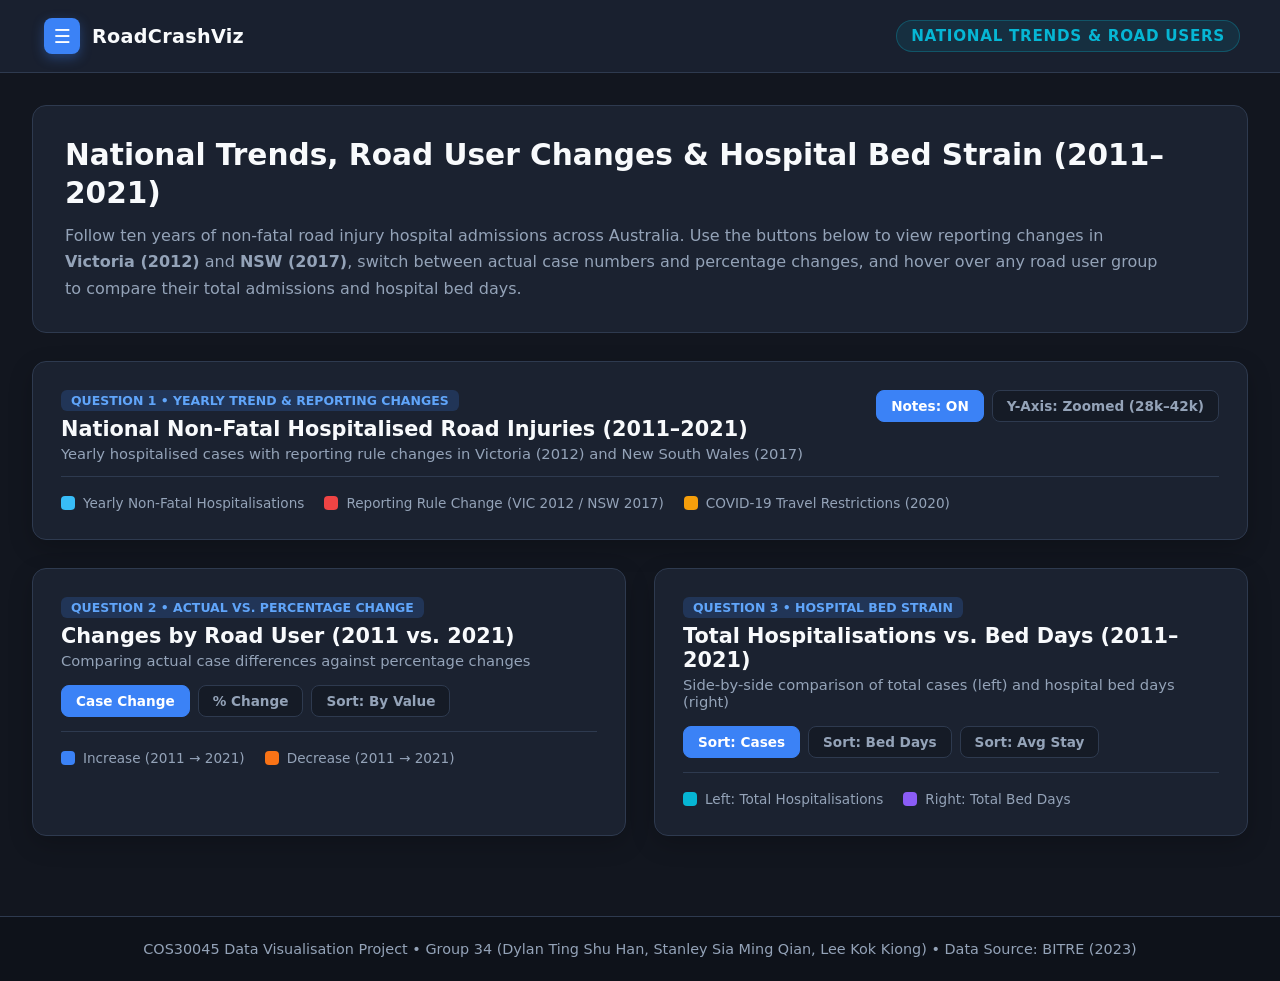
==== commit 64cf5073: "Updated Version 4 refine the text and background" ====
--- a/q1_2_3.html
+++ b/q1_2_3.html
@@ -187,7 +187,7 @@
             flex: 1;
         }
 
-        /* Page Intro Header (Clean Full-Width Narrative) */
+        /* Page Intro Header */
         .page-header {
             background-color: var(--bg-card);
             border: 1px solid var(--border-color);
@@ -422,22 +422,22 @@
 
             <!-- Dropdown Menu for All Project Pages -->
             <div class="dropdown-menu" id="dropdownMenu">
-                <div class="dropdown-header">Select Visualisation Topic</div>
+                <div class="dropdown-header">Choose a Section</div>
                 <a href="index.html" class="dropdown-link">
                     <span class="dropdown-link-title">Dashboard Overview</span>
-                    <span class="dropdown-link-sub">Project Scope, Motivation & Team</span>
+                    <span class="dropdown-link-sub">Project background, goals &amp; team</span>
                 </a>
                 <a href="Q1_2_3.html" class="dropdown-link active">
-                    <span class="dropdown-link-title">National Trends & Road Users</span>
-                    <span class="dropdown-link-sub">Q1 Trajectory, Q2 Net Shift & Q3 Bed Burden</span>
+                    <span class="dropdown-link-title">National Trends &amp; Road Users</span>
+                    <span class="dropdown-link-sub">Q1 yearly trends, Q2 road user changes &amp; Q3 bed days</span>
                 </a>
                 <a href="q4_australia_map.html" class="dropdown-link">
-                    <span class="dropdown-link-title">State & Territory Distribution</span>
-                    <span class="dropdown-link-sub">Q4 Jurisdictional Geographic Map (2021)</span>
+                    <span class="dropdown-link-title">State &amp; Territory Distribution</span>
+                    <span class="dropdown-link-sub">Q4 state-by-state map across Australia</span>
                 </a>
                 <a href="q5_first_nations.html" class="dropdown-link">
                     <span class="dropdown-link-title">First Nations Clinical Severity</span>
-                    <span class="dropdown-link-sub">Q5 Inpatient Stay Duration Distribution</span>
+                    <span class="dropdown-link-sub">Q5 hospital stay lengths for First Nations patients</span>
                 </a>
             </div>
         </div>
@@ -448,9 +448,9 @@
     <main class="container">
         <!-- Page Intro Header -->
         <header class="page-header">
-            <h1>National Trends, Road User Shifts & Healthcare Burden (2011–2021)</h1>
+            <h1>National Trends, Road User Changes &amp; Hospital Bed Strain (2011–2021)</h1>
             <p>
-                Tracing a decade of non-fatal traffic injury admissions across Australia. Use the interactive controls to inspect policy reporting discontinuities in <strong>Victoria (2012)</strong> and <strong>NSW (2017)</strong>, toggle between absolute count and relative percentage shifts, and hover over any road user group to inspect cumulative hospitalisations and inpatient bed days.
+                Follow ten years of non-fatal road injury hospital admissions across Australia. Use the buttons below to view reporting changes in <strong>Victoria (2012)</strong> and <strong>NSW (2017)</strong>, switch between actual case numbers and percentage changes, and hover over any road user group to compare their total admissions and hospital bed days.
             </p>
         </header>
 
@@ -458,20 +458,20 @@
         <section class="chart-card" id="q1-section">
             <div class="chart-header">
                 <div>
-                    <span class="q-badge">Research Question 1 • Temporal Trajectory & Policy Discontinuities</span>
+                    <span class="q-badge">Question 1 • Yearly Trend &amp; Reporting Changes</span>
                     <h2 class="chart-title">National Non-Fatal Hospitalised Road Injuries (2011–2021)</h2>
-                    <p class="chart-subtitle">Annual hospitalised case counts with structural reporting breaks in Victoria (2012) and New South Wales (2017)</p>
+                    <p class="chart-subtitle">Yearly hospitalised cases with reporting rule changes in Victoria (2012) and New South Wales (2017)</p>
                 </div>
                 <div class="controls-group">
-                    <button class="ctrl-btn active" id="btn-show-breaks">Annotations: ON</button>
-                    <button class="ctrl-btn" id="btn-y-scale">Y-Axis: Focused (28k–42k)</button>
+                    <button class="ctrl-btn active" id="btn-show-breaks">Notes: ON</button>
+                    <button class="ctrl-btn" id="btn-y-scale">Y-Axis: Zoomed (28k–42k)</button>
                 </div>
             </div>
             <div id="q1-chart" class="svg-container"></div>
             <div class="legend-bar">
-                <div class="legend-item"><span class="legend-swatch" style="background:#38bdf8;"></span> Annual Non-Fatal Hospitalisations</div>
-                <div class="legend-item"><span class="legend-swatch" style="background:#ef4444;"></span> Structural Reporting Break (VIC 2012 / NSW 2017)</div>
-                <div class="legend-item"><span class="legend-swatch" style="background:#f59e0b;"></span> COVID-19 Mobility Restriction Period (2020)</div>
+                <div class="legend-item"><span class="legend-swatch" style="background:#38bdf8;"></span> Yearly Non-Fatal Hospitalisations</div>
+                <div class="legend-item"><span class="legend-swatch" style="background:#ef4444;"></span> Reporting Rule Change (VIC 2012 / NSW 2017)</div>
+                <div class="legend-item"><span class="legend-swatch" style="background:#f59e0b;"></span> COVID-19 Travel Restrictions (2020)</div>
             </div>
         </section>
 
@@ -482,13 +482,13 @@
             <div class="chart-card" id="q2-section">
                 <div class="chart-header">
                     <div>
-                        <span class="q-badge">Research Question 2 • Net vs. Relative Shift</span>
-                        <h2 class="chart-title">Road User Contribution (2011 vs. 2021)</h2>
-                        <p class="chart-subtitle">Comparing net admission volume change against relative percentage change</p>
+                        <span class="q-badge">Question 2 • Actual vs. Percentage Change</span>
+                        <h2 class="chart-title">Changes by Road User (2011 vs. 2021)</h2>
+                        <p class="chart-subtitle">Comparing actual case differences against percentage changes</p>
                     </div>
                     <div class="controls-group">
-                        <button class="ctrl-btn active" id="btn-q2-abs">Net Change (Cases)</button>
-                        <button class="ctrl-btn" id="btn-q2-pct">% Shift</button>
+                        <button class="ctrl-btn active" id="btn-q2-abs">Case Change</button>
+                        <button class="ctrl-btn" id="btn-q2-pct">% Change</button>
                         <button class="ctrl-btn" id="btn-q2-sort">Sort: By Value</button>
                     </div>
                 </div>
@@ -503,9 +503,9 @@
             <div class="chart-card" id="q3-section">
                 <div class="chart-header">
                     <div>
-                        <span class="q-badge">Research Question 3 • Healthcare Resource Burden</span>
-                        <h2 class="chart-title">Hospitalisations vs. Total Bed Days (2011–2021)</h2>
-                        <p class="chart-subtitle">Butterfly comparison of cumulative cases (left) and inpatient bed days (right)</p>
+                        <span class="q-badge">Question 3 • Hospital Bed Strain</span>
+                        <h2 class="chart-title">Total Hospitalisations vs. Bed Days (2011–2021)</h2>
+                        <p class="chart-subtitle">Side-by-side comparison of total cases (left) and hospital bed days (right)</p>
                     </div>
                     <div class="controls-group">
                         <button class="ctrl-btn active" id="btn-q3-cases">Sort: Cases</button>
@@ -515,8 +515,8 @@
                 </div>
                 <div id="q3-chart" class="svg-container"></div>
                 <div class="legend-bar">
-                    <div class="legend-item"><span class="legend-swatch" style="background:#06b6d4;"></span> Left Wing: Sum(Hospitalisations)</div>
-                    <div class="legend-item"><span class="legend-swatch" style="background:#8b5cf6;"></span> Right Wing: Sum(Bed Days)</div>
+                    <div class="legend-item"><span class="legend-swatch" style="background:#06b6d4;"></span> Left: Total Hospitalisations</div>
+                    <div class="legend-item"><span class="legend-swatch" style="background:#8b5cf6;"></span> Right: Total Bed Days</div>
                 </div>
             </div>
 
@@ -678,22 +678,22 @@
             const breaks = [
                 {
                     year: 2012,
-                    label: "2012: Victoria Reporting Break",
-                    sub: "VIC hospital admission policy changed",
+                    label: "2012: Victoria Reporting Change",
+                    sub: "VIC changed hospital admission rules",
                     color: "#ef4444",
                     yOffset: 16
                 },
                 {
                     year: 2017,
-                    label: "2017: NSW Reporting Break",
-                    sub: "NSW methodology transition affected series",
+                    label: "2017: NSW Reporting Change",
+                    sub: "NSW updated how cases were counted",
                     color: "#ef4444",
                     yOffset: 16
                 },
                 {
                     year: 2020,
                     label: "2020: COVID-19 Lockdowns",
-                    sub: "Temporary dip during travel restrictions",
+                    sub: "Short drop during travel restrictions",
                     color: "#f59e0b",
                     yOffset: 54
                 }
@@ -717,7 +717,7 @@
 
                     pill.append("rect")
                         .attr("x", -4).attr("y", -14)
-                        .attr("width", 215).attr("height", 36)
+                        .attr("width", 220).attr("height", 36)
                         .attr("rx", 6)
                         .attr("fill", "rgba(15, 23, 42, 0.88)")
                         .attr("stroke", b.color)
@@ -764,16 +764,16 @@
                     hoverLine.attr("x1", x(d.year)).attr("x2", x(d.year)).style("opacity", 1);
 
                     let breakNote = "";
-                    if (d.year === 2012) breakNote = `<div class="tt-note">⚠️ <strong>Victoria Break (2012):</strong> Admission criteria changed in Victoria, creating a structural break in the national series.</div>`;
-                    if (d.year === 2017) breakNote = `<div class="tt-note">⚠️ <strong>NSW Break (2017):</strong> Reporting transition in New South Wales; avoid direct unadjusted comparison prior to 2017.</div>`;
-                    if (d.year === 2020) breakNote = `<div class="tt-note" style="color:#fcd34d;">ℹ️ <strong>2020 Context:</strong> Mobility restrictions coincided with reduced traffic volume.</div>`;
+                    if (d.year === 2012) breakNote = `<div class="tt-note">⚠️ <strong>Victoria Change (2012):</strong> Victoria changed its hospital admission rules, causing a shift in the national numbers.</div>`;
+                    if (d.year === 2017) breakNote = `<div class="tt-note">⚠️ <strong>NSW Change (2017):</strong> New South Wales updated how injuries were recorded, affecting comparisons with earlier years.</div>`;
+                    if (d.year === 2020) breakNote = `<div class="tt-note" style="color:#fcd34d;">ℹ️ <strong>2020 Context:</strong> Fewer cars were on the road during COVID-19 travel restrictions.</div>`;
 
                     const yoyHtml = d.yoyDiff !== null
-                        ? `<div class="tt-row"><span>YoY Change:</span><span class="tt-val" style="color:${d.yoyDiff >= 0 ? '#60a5fa' : '#fb923c'}">${fmtSignedInt(d.yoyDiff)} (${fmtSignedPct(d.yoyPct)}%)</span></div>`
-                        : `<div class="tt-row"><span>Baseline Year:</span><span class="tt-val">Start of Series</span></div>`;
+                        ? `<div class="tt-row"><span>Yearly Change:</span><span class="tt-val" style="color:${d.yoyDiff >= 0 ? '#60a5fa' : '#fb923c'}">${fmtSignedInt(d.yoyDiff)} (${fmtSignedPct(d.yoyPct)}%)</span></div>`
+                        : `<div class="tt-row"><span>Starting Year:</span><span class="tt-val">First Year in Data</span></div>`;
 
                     tooltip.style("opacity", 1).html(`
-                        <div class="tt-title">Calendar Year ${d.year}</div>
+                        <div class="tt-title">Year ${d.year}</div>
                         <div class="tt-row"><span>Hospitalisations:</span><span class="tt-val">${fmtInt(d.cases)} cases</span></div>
                         ${yoyHtml}
                         ${breakNote}
@@ -806,7 +806,7 @@
                 showBreaks = !showBreaks;
                 d3.select(this)
                     .classed("active", showBreaks)
-                    .text(showBreaks ? "Annotations: ON" : "Annotations: OFF");
+                    .text(showBreaks ? "Notes: ON" : "Notes: OFF");
                 renderAnnotations();
             });
 
@@ -814,7 +814,7 @@
                 focusedY = !focusedY;
                 d3.select(this)
                     .classed("active", !focusedY)
-                    .text(focusedY ? "Y-Axis: Focused (28k–42k)" : "Y-Axis: Zero Baseline (0–42k)");
+                    .text(focusedY ? "Y-Axis: Zoomed (28k–42k)" : "Y-Axis: Start at 0 (0–42k)");
 
                 y.domain([focusedY ? 28000 : 0, d3.max(data, d => d.cases) + 2500]);
                 yAxisGroup.transition().duration(600).call(d3.axisLeft(y).ticks(6).tickFormat(d => fmtInt(d)));
@@ -923,8 +923,8 @@
                             <div class="tt-title">${d.user}</div>
                             <div class="tt-row"><span>2011 Cases:</span><span class="tt-val">${fmtInt(d.y2011)}</span></div>
                             <div class="tt-row"><span>2021 Cases:</span><span class="tt-val">${fmtInt(d.y2021)}</span></div>
-                            <div class="tt-row"><span>Net Change:</span><span class="tt-val" style="color:${d.netChange >= 0 ? '#60a5fa' : '#fb923c'}">${fmtSignedInt(d.netChange)} cases</span></div>
-                            <div class="tt-row"><span>Relative Shift:</span><span class="tt-val" style="color:${d.pctShift >= 0 ? '#60a5fa' : '#fb923c'}">${fmtSignedPct(d.pctShift)}%</span></div>
+                            <div class="tt-row"><span>Case Difference:</span><span class="tt-val" style="color:${d.netChange >= 0 ? '#60a5fa' : '#fb923c'}">${fmtSignedInt(d.netChange)} cases</span></div>
+                            <div class="tt-row"><span>Percentage Change:</span><span class="tt-val" style="color:${d.pctShift >= 0 ? '#60a5fa' : '#fb923c'}">${fmtSignedPct(d.pctShift)}%</span></div>
                         `);
                         moveTooltip(event);
                     })
@@ -1035,7 +1035,7 @@
                 .attr("fill", "#06b6d4")
                 .attr("font-size", "12px")
                 .attr("font-weight", "700")
-                .text("← Sum(Hospitalisations)");
+                .text("← Total Hospitalisations");
 
             svg.append("text")
                 .attr("x", wingW + centerGap / 2)
@@ -1053,7 +1053,7 @@
                 .attr("fill", "#a78bfa")
                 .attr("font-size", "12px")
                 .attr("font-weight", "700")
-                .text("Sum(Bed Days) →");
+                .text("Total Bed Days →");
 
             svg.append("g")
                 .attr("class", "axis")
@@ -1098,7 +1098,7 @@
                             <div class="tt-title">${d.user} (2011–2021 Total)</div>
                             <div class="tt-row"><span>Total Hospitalisations:</span><span class="tt-val" style="color:#22d3ee">${fmtInt(d.cases)} cases</span></div>
                             <div class="tt-row"><span>Total Bed Days:</span><span class="tt-val" style="color:#c4b5fd">${fmtInt(d.beds)} days</span></div>
-                            <div class="tt-row"><span>Avg Stay / Case:</span><span class="tt-val">${fmtDec(d.avgStay)} days</span></div>
+                            <div class="tt-row"><span>Average Stay:</span><span class="tt-val">${fmtDec(d.avgStay)} days</span></div>
                         `);
                         moveTooltip(event);
                     })
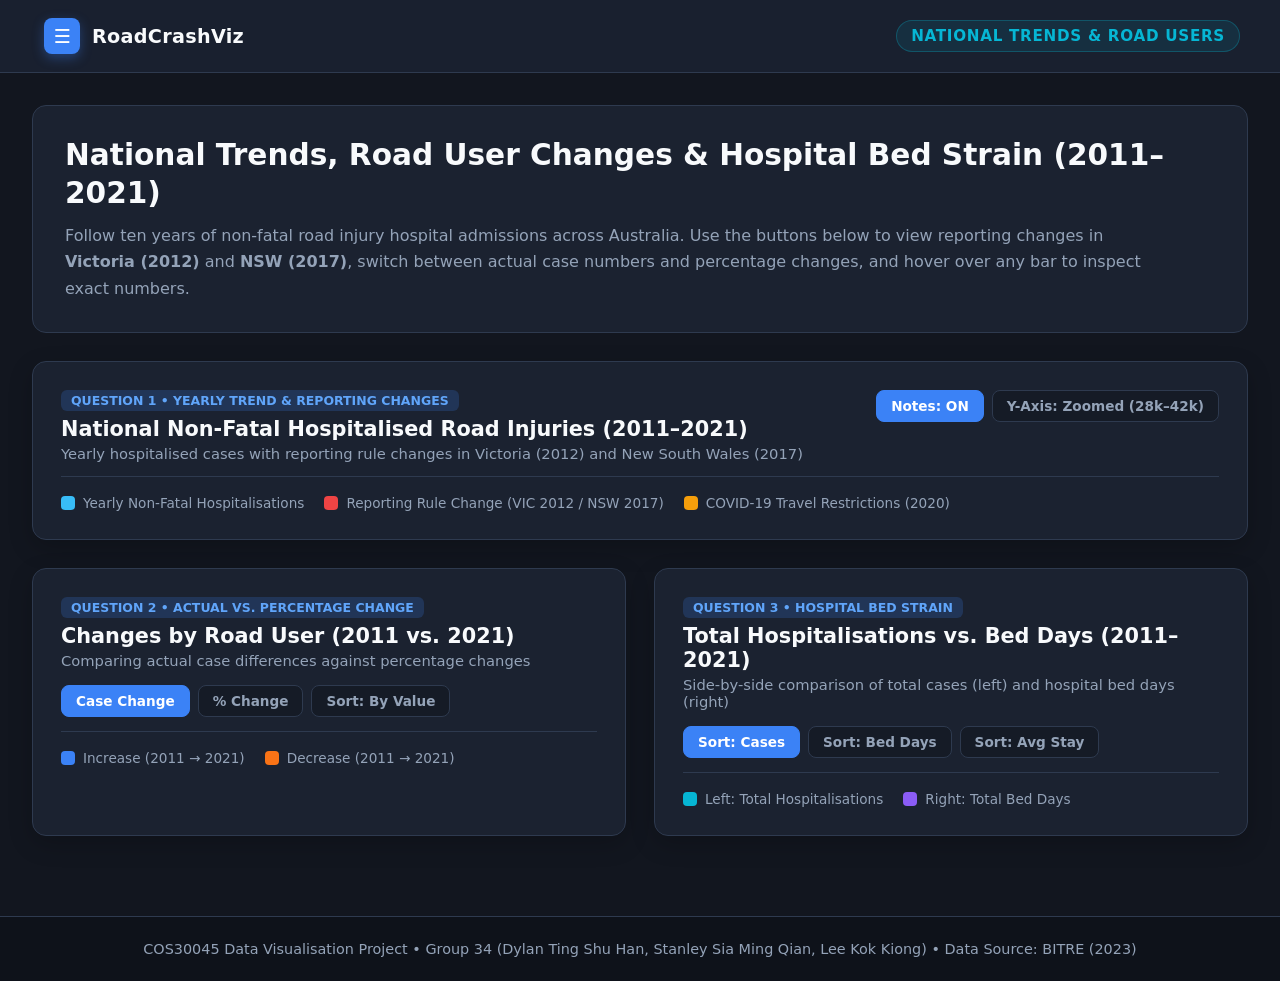
==== commit ad699e36: "Updated Version 5 improve all part of the RoadCrashViz" ====
--- a/q1_2_3.html
+++ b/q1_2_3.html
@@ -35,7 +35,7 @@
             flex-direction: column;
         }
 
-        /* Responsive Top Navigation Bar (Adapts to Any Browser Width) */
+        /* Responsive Top Navigation Bar */
         .navbar {
             display: flex;
             justify-content: space-between;
@@ -345,7 +345,7 @@
             box-shadow: 0 10px 25px rgba(0, 0, 0, 0.45);
             z-index: 9999;
             opacity: 0;
-            transition: opacity 0.15s ease;
+            transition: opacity 0.12s ease;
             min-width: 230px;
         }
 
@@ -442,7 +442,7 @@
             </div>
         </div>
 
-        <div class="page-indicator">National Trends & Road Users</div>
+        <div class="page-indicator">National Trends &amp; Road Users</div>
     </nav>
 
     <main class="container">
@@ -450,7 +450,7 @@
         <header class="page-header">
             <h1>National Trends, Road User Changes &amp; Hospital Bed Strain (2011–2021)</h1>
             <p>
-                Follow ten years of non-fatal road injury hospital admissions across Australia. Use the buttons below to view reporting changes in <strong>Victoria (2012)</strong> and <strong>NSW (2017)</strong>, switch between actual case numbers and percentage changes, and hover over any road user group to compare their total admissions and hospital bed days.
+                Follow ten years of non-fatal road injury hospital admissions across Australia. Use the buttons below to view reporting changes in <strong>Victoria (2012)</strong> and <strong>NSW (2017)</strong>, switch between actual case numbers and percentage changes, and hover over any bar to inspect exact numbers.
             </p>
         </header>
 
@@ -563,27 +563,6 @@
             tooltip.style("left", x + "px").style("top", y + "px");
         }
 
-        // Cross-Chart Road User Highlighting (Links Q2 and Q3)
-        function highlightRoadUser(userName, active) {
-            if (!userName) return;
-            d3.selectAll(".road-user-row")
-                .transition().duration(150)
-                .style("opacity", function(d) {
-                    if (!active) return 1;
-                    return d.user === userName ? 1 : 0.25;
-                });
-
-            d3.selectAll(".road-user-label")
-                .style("font-weight", function(d) {
-                    if (!active) return "500";
-                    return d.user === userName ? "800" : "400";
-                })
-                .style("fill", function(d) {
-                    if (!active) return "#cbd5e1";
-                    return d.user === userName ? "#38bdf8" : "#64748b";
-                });
-        }
-
         // =========================================================================
         // Q1: ANNOTATED TIME-SERIES LINE CHART (q1_national_trend.csv)
         // =========================================================================
@@ -827,7 +806,7 @@
         });
 
         // =========================================================================
-        // Q2: DIVERGING BAR CHART (q2_road_user_change.csv)
+        // Q2: DIVERGING BAR CHART (q2_road_user_change.csv) - ISOLATED HOVER
         // =========================================================================
         d3.csv("q2_road_user_change.csv").then(raw => {
             const cols = raw.columns || Object.keys(raw[0] || {});
@@ -875,7 +854,28 @@
             const barsGroup = svg.append("g");
             const labelsGroup = svg.append("g");
 
+            function setQ2Hover(activeUser) {
+                barsGroup.selectAll(".q2-bar")
+                    .interrupt()
+                    .style("opacity", d => (!activeUser || d.user === activeUser) ? 1 : 0.28);
+
+                labelsGroup.selectAll(".q2-label")
+                    .interrupt()
+                    .style("opacity", d => (!activeUser || d.user === activeUser) ? 1 : 0.35);
+
+                yAxis.selectAll(".tick text")
+                    .style("font-weight", userStr => (activeUser && userStr === activeUser) ? "800" : "500")
+                    .style("fill", userStr => (!activeUser) ? "#cbd5e1" : (userStr === activeUser ? "#38bdf8" : "#64748b"));
+            }
+
+            // Reset to default whenever cursor leaves the Q2 chart area
+            d3.select("#q2-chart").on("mouseleave", () => {
+                setQ2Hover(null);
+                tooltip.style("opacity", 0);
+            });
+
             function updateQ2() {
+                setQ2Hover(null);
                 const metric = d => mode === "abs" ? d.netChange : d.pctShift;
 
                 if (sortByVal) {
@@ -891,18 +891,15 @@
                 x.domain([Math.min(0, minVal - pad), Math.max(0, maxVal + pad)]);
                 y.domain(data.map(d => d.user));
 
-                xGrid.transition().duration(500)
+                xGrid.transition().duration(450)
                     .call(d3.axisBottom(x).ticks(6).tickSize(-height).tickFormat(""));
 
-                xAxis.transition().duration(500)
+                xAxis.transition().duration(450)
                     .call(d3.axisBottom(x).ticks(6).tickFormat(d => mode === "abs" ? fmtInt(d) : `${d}%`));
 
-                yAxis.transition().duration(500).call(d3.axisLeft(y));
-                yAxis.selectAll(".tick text")
-                    .attr("class", "road-user-label")
-                    .datum(function(userStr) { return { user: userStr }; });
-
-                zeroLine.transition().duration(500)
+                yAxis.transition().duration(450).call(d3.axisLeft(y));
+
+                zeroLine.transition().duration(450)
                     .attr("x1", x(0)).attr("x2", x(0));
 
                 const bars = barsGroup.selectAll(".q2-bar")
@@ -910,7 +907,7 @@
 
                 bars.enter()
                     .append("rect")
-                    .attr("class", "q2-bar road-user-row")
+                    .attr("class", "q2-bar")
                     .attr("y", d => y(d.user))
                     .attr("height", y.bandwidth())
                     .attr("x", x(0))
@@ -918,7 +915,7 @@
                     .attr("rx", 3)
                     .style("cursor", "pointer")
                     .on("mouseenter", function(event, d) {
-                        highlightRoadUser(d.user, true);
+                        setQ2Hover(d.user);
                         tooltip.style("opacity", 1).html(`
                             <div class="tt-title">${d.user}</div>
                             <div class="tt-row"><span>2011 Cases:</span><span class="tt-val">${fmtInt(d.y2011)}</span></div>
@@ -930,16 +927,17 @@
                     })
                     .on("mousemove", moveTooltip)
                     .on("mouseleave", function() {
-                        highlightRoadUser(null, false);
+                        setQ2Hover(null);
                         tooltip.style("opacity", 0);
                     })
                     .merge(bars)
-                    .transition().duration(500)
+                    .transition().duration(450)
                     .attr("y", d => y(d.user))
                     .attr("height", y.bandwidth())
                     .attr("x", d => Math.min(x(0), x(metric(d))))
                     .attr("width", d => Math.max(2, Math.abs(x(metric(d)) - x(0))))
-                    .attr("fill", d => metric(d) >= 0 ? "#3b82f6" : "#f97316");
+                    .attr("fill", d => metric(d) >= 0 ? "#3b82f6" : "#f97316")
+                    .style("opacity", 1);
 
                 bars.exit().remove();
 
@@ -948,16 +946,18 @@
 
                 labels.enter()
                     .append("text")
-                    .attr("class", "q2-label road-user-row")
+                    .attr("class", "q2-label")
                     .attr("font-size", "11px")
                     .attr("font-weight", "600")
                     .attr("fill", "#e2e8f0")
+                    .style("pointer-events", "none")
                     .merge(labels)
-                    .transition().duration(500)
+                    .transition().duration(450)
                     .attr("y", d => y(d.user) + y.bandwidth() / 2 + 4)
                     .attr("x", d => metric(d) >= 0 ? x(metric(d)) + 6 : x(metric(d)) - 6)
                     .attr("text-anchor", d => metric(d) >= 0 ? "start" : "end")
-                    .text(d => mode === "abs" ? fmtSignedInt(d.netChange) : `${fmtSignedPct(d.pctShift)}%`);
+                    .text(d => mode === "abs" ? fmtSignedInt(d.netChange) : `${fmtSignedPct(d.pctShift)}%`)
+                    .style("opacity", 1);
 
                 labels.exit().remove();
             }
@@ -986,7 +986,7 @@
         });
 
         // =========================================================================
-        // Q3: BUTTERFLY CHART (q3_healthcare_burden.csv)
+        // Q3: BUTTERFLY CHART (q3_healthcare_burden.csv) - ISOLATED BAR HOVER
         // =========================================================================
         d3.csv("q3_healthcare_burden.csv").then(raw => {
             let data = raw.filter(d => d["Road user"] && d["Road user"].trim() !== "").map(d => ({
@@ -1077,7 +1077,40 @@
 
             const rowsGroup = svg.append("g");
 
+            function setQ3Hover(activeUser) {
+                rowsGroup.selectAll(".butterfly-row")
+                    .interrupt()
+                    .style("opacity", d => (!activeUser || d.user === activeUser) ? 1 : 0.28);
+
+                rowsGroup.selectAll(".q3-user-label")
+                    .style("font-weight", d => (activeUser && d.user === activeUser) ? "800" : "500")
+                    .style("fill", d => !activeUser ? "#cbd5e1" : (d.user === activeUser ? "#38bdf8" : "#64748b"));
+            }
+
+            // Reset to default whenever cursor leaves the Q3 chart area
+            d3.select("#q3-chart").on("mouseleave", () => {
+                setQ3Hover(null);
+                tooltip.style("opacity", 0);
+            });
+
+            function showQ3Tooltip(event, d) {
+                setQ3Hover(d.user);
+                tooltip.style("opacity", 1).html(`
+                    <div class="tt-title">${d.user} (2011–2021 Total)</div>
+                    <div class="tt-row"><span>Total Hospitalisations:</span><span class="tt-val" style="color:#22d3ee">${fmtInt(d.cases)} cases</span></div>
+                    <div class="tt-row"><span>Total Bed Days:</span><span class="tt-val" style="color:#c4b5fd">${fmtInt(d.beds)} days</span></div>
+                    <div class="tt-row"><span>Average Stay:</span><span class="tt-val">${fmtDec(d.avgStay)} days</span></div>
+                `);
+                moveTooltip(event);
+            }
+
+            function hideQ3Tooltip() {
+                setQ3Hover(null);
+                tooltip.style("opacity", 0);
+            }
+
             function updateQ3() {
+                setQ3Hover(null);
                 if (sortMode === "cases") data.sort((a, b) => d3.descending(a.cases, b.cases));
                 if (sortMode === "beds") data.sort((a, b) => d3.descending(a.beds, b.beds));
                 if (sortMode === "avg") data.sort((a, b) => d3.descending(a.avgStay, b.avgStay));
@@ -1089,32 +1122,21 @@
 
                 const rowsEnter = rows.enter()
                     .append("g")
-                    .attr("class", "butterfly-row road-user-row")
-                    .attr("transform", d => `translate(0,${y(d.user)})`)
-                    .style("cursor", "pointer")
-                    .on("mouseenter", function(event, d) {
-                        highlightRoadUser(d.user, true);
-                        tooltip.style("opacity", 1).html(`
-                            <div class="tt-title">${d.user} (2011–2021 Total)</div>
-                            <div class="tt-row"><span>Total Hospitalisations:</span><span class="tt-val" style="color:#22d3ee">${fmtInt(d.cases)} cases</span></div>
-                            <div class="tt-row"><span>Total Bed Days:</span><span class="tt-val" style="color:#c4b5fd">${fmtInt(d.beds)} days</span></div>
-                            <div class="tt-row"><span>Average Stay:</span><span class="tt-val">${fmtDec(d.avgStay)} days</span></div>
-                        `);
-                        moveTooltip(event);
-                    })
-                    .on("mousemove", moveTooltip)
-                    .on("mouseleave", function() {
-                        highlightRoadUser(null, false);
-                        tooltip.style("opacity", 0);
-                    });
-
+                    .attr("class", "butterfly-row")
+                    .attr("transform", d => `translate(0,${y(d.user)})`);
+
+                // Hover triggers ONLY on the Left Bar and Right Bar (not empty gap)
                 rowsEnter.append("rect")
                     .attr("class", "bar-left")
                     .attr("x", leftWingEnd)
                     .attr("width", 0)
                     .attr("height", y.bandwidth())
                     .attr("fill", "#06b6d4")
-                    .attr("rx", 3);
+                    .attr("rx", 3)
+                    .style("cursor", "pointer")
+                    .on("mouseenter", showQ3Tooltip)
+                    .on("mousemove", moveTooltip)
+                    .on("mouseleave", hideQ3Tooltip);
 
                 rowsEnter.append("rect")
                     .attr("class", "bar-right")
@@ -1122,15 +1144,20 @@
                     .attr("width", 0)
                     .attr("height", y.bandwidth())
                     .attr("fill", "#8b5cf6")
-                    .attr("rx", 3);
+                    .attr("rx", 3)
+                    .style("cursor", "pointer")
+                    .on("mouseenter", showQ3Tooltip)
+                    .on("mousemove", moveTooltip)
+                    .on("mouseleave", hideQ3Tooltip);
 
                 rowsEnter.append("text")
-                    .attr("class", "road-user-label")
+                    .attr("class", "q3-user-label")
                     .attr("x", wingW + centerGap / 2)
                     .attr("y", y.bandwidth() / 2 + 4)
                     .attr("text-anchor", "middle")
                     .attr("fill", "#cbd5e1")
                     .attr("font-size", "10.5px")
+                    .style("pointer-events", "none")
                     .text(d => d.user.length > 22 ? d.user.slice(0, 20) + "…" : d.user);
 
                 rowsEnter.append("text")
@@ -1139,7 +1166,8 @@
                     .attr("text-anchor", "end")
                     .attr("fill", "#bae6fd")
                     .attr("font-size", "10px")
-                    .attr("font-weight", "600");
+                    .attr("font-weight", "600")
+                    .style("pointer-events", "none");
 
                 rowsEnter.append("text")
                     .attr("class", "val-right")
@@ -1147,28 +1175,30 @@
                     .attr("text-anchor", "start")
                     .attr("fill", "#ddd6fe")
                     .attr("font-size", "10px")
-                    .attr("font-weight", "600");
-
-                const rowsUpdate = rowsEnter.merge(rows);
-
-                rowsUpdate.transition().duration(500)
+                    .attr("font-weight", "600")
+                    .style("pointer-events", "none");
+
+                const rowsUpdate = rowsEnter.merge(rows)
+                    .style("opacity", 1);
+
+                rowsUpdate.transition().duration(450)
                     .attr("transform", d => `translate(0,${y(d.user)})`);
 
-                rowsUpdate.select(".bar-left").transition().duration(500)
+                rowsUpdate.select(".bar-left").transition().duration(450)
                     .attr("x", d => xLeft(d.cases))
                     .attr("width", d => Math.max(2, leftWingEnd - xLeft(d.cases)))
                     .attr("height", y.bandwidth());
 
-                rowsUpdate.select(".bar-right").transition().duration(500)
+                rowsUpdate.select(".bar-right").transition().duration(450)
                     .attr("x", rightWingStart)
                     .attr("width", d => Math.max(2, xRight(d.beds) - rightWingStart))
                     .attr("height", y.bandwidth());
 
-                rowsUpdate.select(".val-left").transition().duration(500)
+                rowsUpdate.select(".val-left").transition().duration(450)
                     .attr("x", d => xLeft(d.cases) - 5)
                     .text(d => d3.format(".2s")(d.cases));
 
-                rowsUpdate.select(".val-right").transition().duration(500)
+                rowsUpdate.select(".val-right").transition().duration(450)
                     .attr("x", d => xRight(d.beds) + 5)
                     .text(d => d3.format(".2s")(d.beds));
             }
